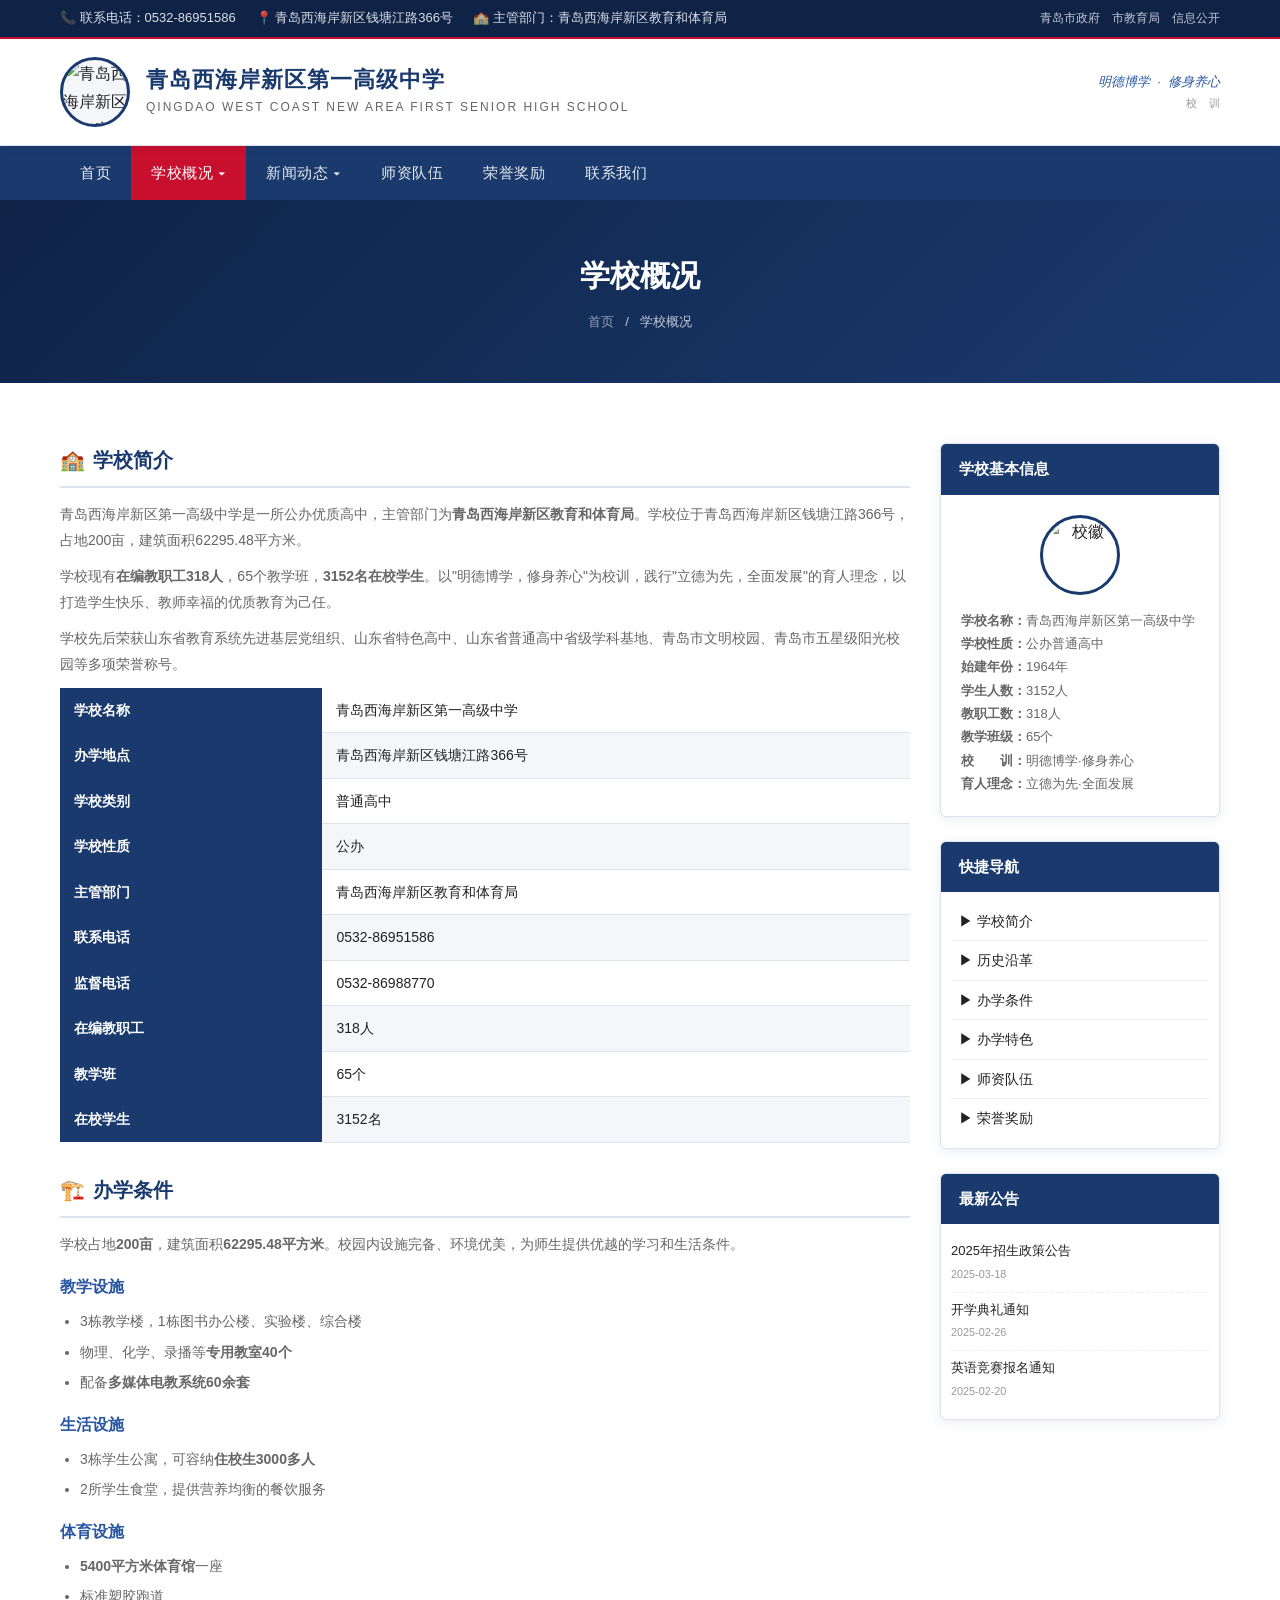
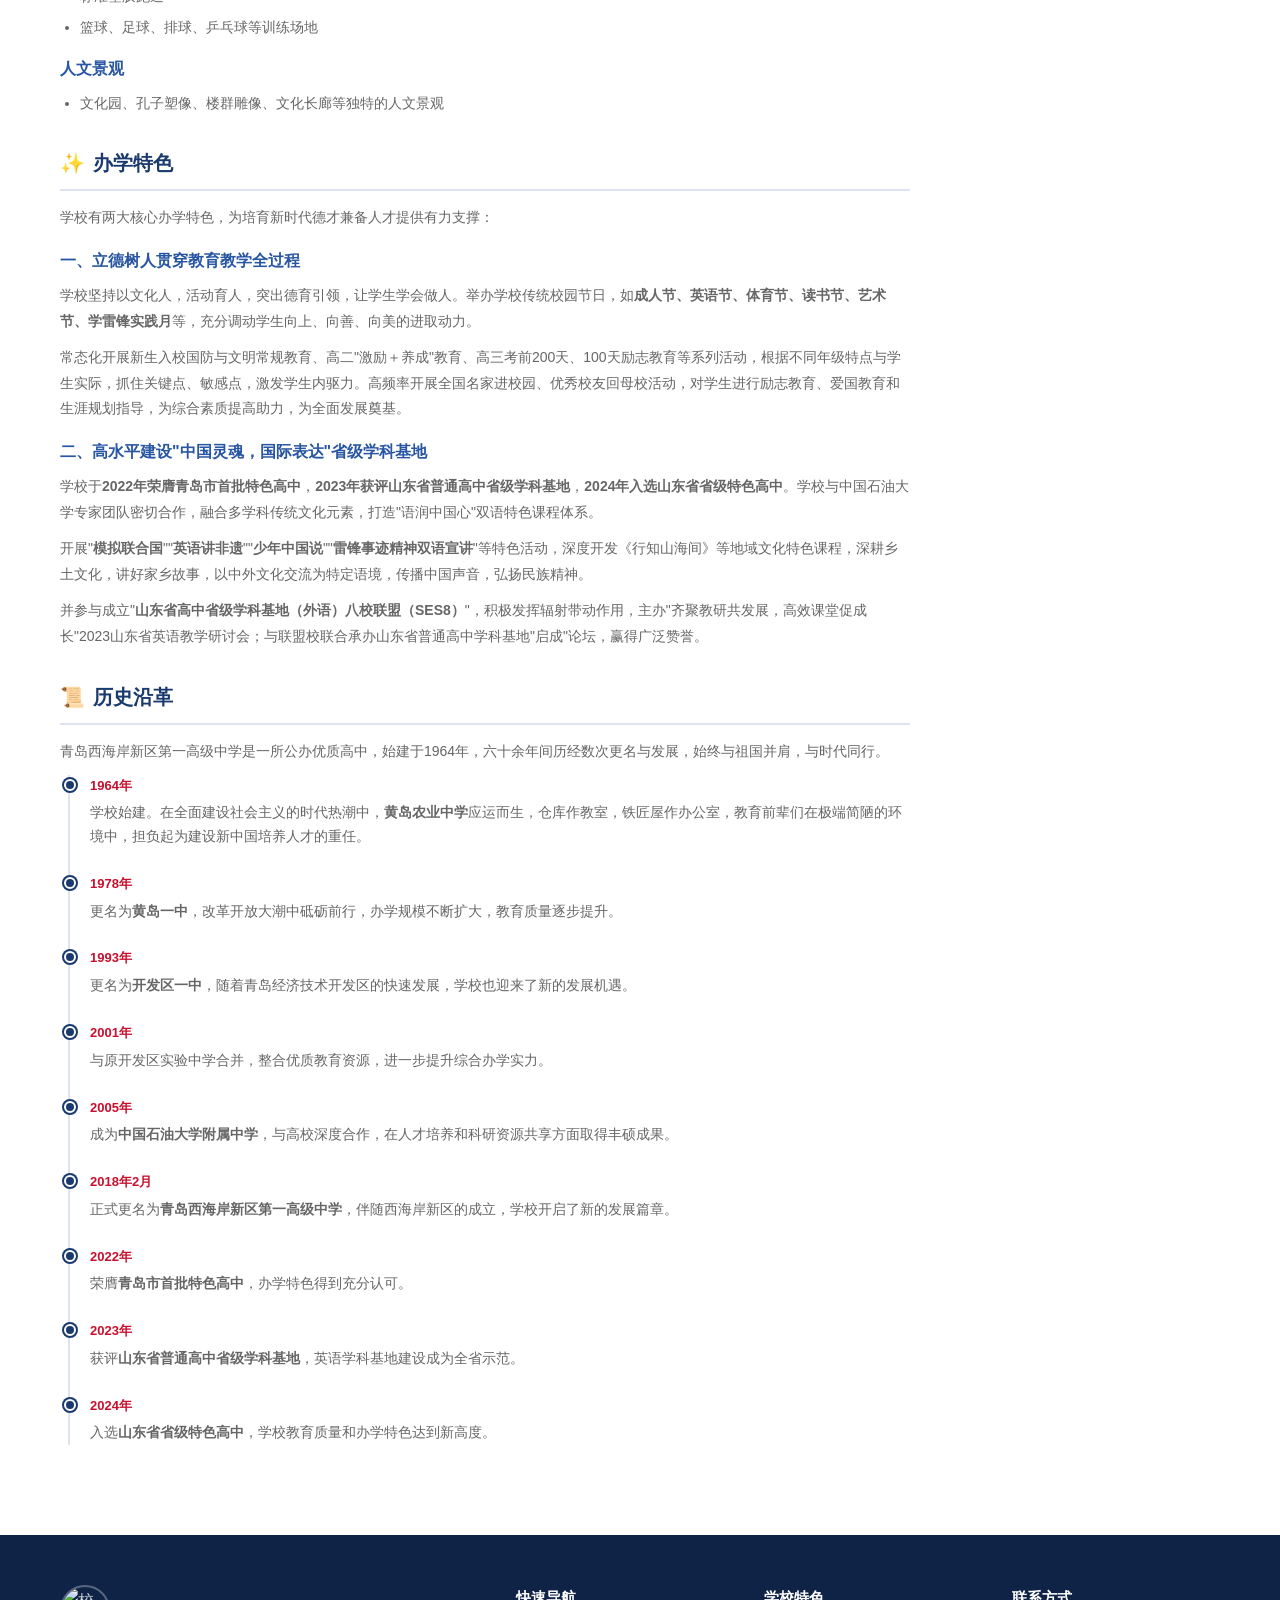
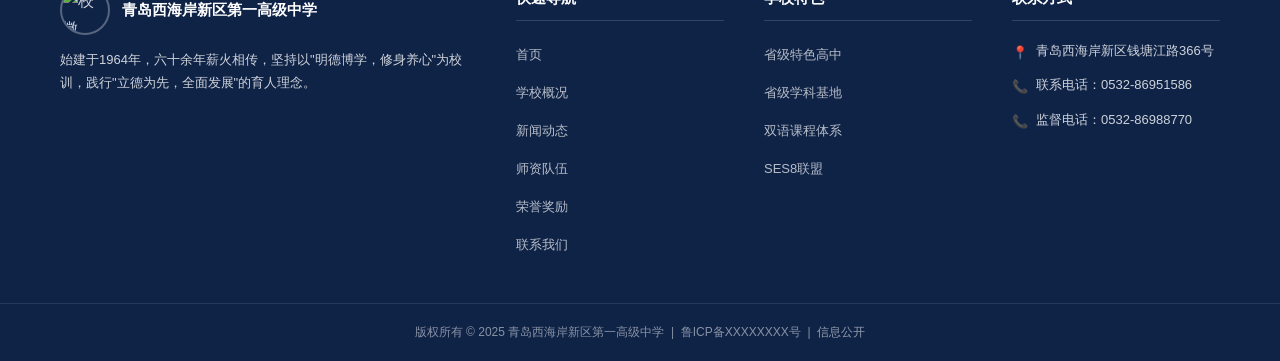
==== about.html @ d362b709 "Add school website for 青岛西海岸新区第一高级中学 Co-authored-by: mzwrt <58111339+mzwrt@users.noreply.github.com>" ====
<!DOCTYPE html>
<html lang="zh-CN">
<head>
  <meta charset="UTF-8" />
  <meta name="viewport" content="width=device-width, initial-scale=1.0" />
  <meta name="description" content="学校概况 - 青岛西海岸新区第一高级中学" />
  <title>学校概况 - 青岛西海岸新区第一高级中学</title>
  <link rel="icon" href="https://avatars.githubusercontent.com/qdmzal" type="image/jpeg" />
  <link rel="stylesheet" href="css/style.css" />
</head>
<body>

  <!-- ===== TOP BAR ===== -->
  <div id="top-bar">
    <div class="container">
      <div class="top-info">
        <span>📞 联系电话：0532-86951586</span>
        <span>📍 青岛西海岸新区钱塘江路366号</span>
        <span>🏫 主管部门：青岛西海岸新区教育和体育局</span>
      </div>
      <div class="top-links">
        <a href="https://www.qingdao.gov.cn/" target="_blank" rel="noopener">青岛市政府</a>
        <a href="https://jyj.qingdao.gov.cn/" target="_blank" rel="noopener">市教育局</a>
        <a href="contact.html">信息公开</a>
      </div>
    </div>
  </div>

  <!-- ===== HEADER ===== -->
  <header id="main-header">
    <div class="container">
      <a class="header-brand" href="index.html">
        <img class="header-logo"
             src="https://avatars.githubusercontent.com/qdmzal"
             alt="青岛西海岸新区第一高级中学校徽" />
        <div class="header-title">
          <h1>青岛西海岸新区第一高级中学</h1>
          <div class="subtitle">QINGDAO WEST COAST NEW AREA FIRST SENIOR HIGH SCHOOL</div>
        </div>
      </a>
      <div class="header-motto">
        <div class="motto-text">明德博学 &nbsp;·&nbsp; 修身养心</div>
        <div class="motto-label">校&nbsp;&nbsp;&nbsp;&nbsp;训</div>
      </div>
    </div>
  </header>

  <!-- ===== NAVIGATION ===== -->
  <nav id="main-nav">
    <div class="container">
      <ul class="nav-list" id="nav-list">
        <li><a href="index.html">首页</a></li>
        <li class="active">
          <a href="about.html">学校概况 ▾</a>
          <ul class="dropdown">
            <li><a href="about.html#intro">学校简介</a></li>
            <li><a href="about.html#history">历史沿革</a></li>
            <li><a href="about.html#conditions">办学条件</a></li>
            <li><a href="about.html#features">办学特色</a></li>
          </ul>
        </li>
        <li>
          <a href="news.html">新闻动态 ▾</a>
          <ul class="dropdown">
            <li><a href="news.html#school-news">学校新闻</a></li>
            <li><a href="news.html#announcements">通知公告</a></li>
            <li><a href="news.html#media">媒体报道</a></li>
          </ul>
        </li>
        <li><a href="faculty.html">师资队伍</a></li>
        <li><a href="honor.html">荣誉奖励</a></li>
        <li><a href="contact.html">联系我们</a></li>
      </ul>
      <button class="nav-toggle" id="nav-toggle" aria-label="展开导航">☰</button>
    </div>
  </nav>

  <!-- ===== PAGE HERO ===== -->
  <div class="page-hero">
    <div class="container">
      <h1>学校概况</h1>
      <div class="breadcrumb">
        <a href="index.html">首页</a>
        <span class="sep">/</span>
        学校概况
      </div>
    </div>
  </div>

  <!-- ===== CONTENT ===== -->
  <section class="section">
    <div class="container">
      <div class="content-layout">

        <!-- MAIN CONTENT -->
        <main class="content-main">

          <!-- 学校简介 -->
          <div class="content-block" id="intro">
            <h2><span class="icon">🏫</span> 学校简介</h2>
            <p>青岛西海岸新区第一高级中学是一所公办优质高中，主管部门为<strong>青岛西海岸新区教育和体育局</strong>。学校位于青岛西海岸新区钱塘江路366号，占地200亩，建筑面积62295.48平方米。</p>
            <p>学校现有<strong>在编教职工318人</strong>，65个教学班，<strong>3152名在校学生</strong>。以"明德博学，修身养心"为校训，践行"立德为先，全面发展"的育人理念，以打造学生快乐、教师幸福的优质教育为己任。</p>
            <p>学校先后荣获山东省教育系统先进基层党组织、山东省特色高中、山东省普通高中省级学科基地、青岛市文明校园、青岛市五星级阳光校园等多项荣誉称号。</p>
            <table>
              <tr><th>学校名称</th><td>青岛西海岸新区第一高级中学</td></tr>
              <tr><th>办学地点</th><td>青岛西海岸新区钱塘江路366号</td></tr>
              <tr><th>学校类别</th><td>普通高中</td></tr>
              <tr><th>学校性质</th><td>公办</td></tr>
              <tr><th>主管部门</th><td>青岛西海岸新区教育和体育局</td></tr>
              <tr><th>联系电话</th><td>0532-86951586</td></tr>
              <tr><th>监督电话</th><td>0532-86988770</td></tr>
              <tr><th>在编教职工</th><td>318人</td></tr>
              <tr><th>教学班</th><td>65个</td></tr>
              <tr><th>在校学生</th><td>3152名</td></tr>
            </table>
          </div>

          <!-- 办学条件 -->
          <div class="content-block" id="conditions">
            <h2><span class="icon">🏗️</span> 办学条件</h2>
            <p>学校占地<strong>200亩</strong>，建筑面积<strong>62295.48平方米</strong>。校园内设施完备、环境优美，为师生提供优越的学习和生活条件。</p>
            <h3>教学设施</h3>
            <ul>
              <li>3栋教学楼，1栋图书办公楼、实验楼、综合楼</li>
              <li>物理、化学、录播等<strong>专用教室40个</strong></li>
              <li>配备<strong>多媒体电教系统60余套</strong></li>
            </ul>
            <h3>生活设施</h3>
            <ul>
              <li>3栋学生公寓，可容纳<strong>住校生3000多人</strong></li>
              <li>2所学生食堂，提供营养均衡的餐饮服务</li>
            </ul>
            <h3>体育设施</h3>
            <ul>
              <li><strong>5400平方米体育馆</strong>一座</li>
              <li>标准塑胶跑道</li>
              <li>篮球、足球、排球、乒乓球等训练场地</li>
            </ul>
            <h3>人文景观</h3>
            <ul>
              <li>文化园、孔子塑像、楼群雕像、文化长廊等独特的人文景观</li>
            </ul>
          </div>

          <!-- 办学特色 -->
          <div class="content-block" id="features">
            <h2><span class="icon">✨</span> 办学特色</h2>
            <p>学校有两大核心办学特色，为培育新时代德才兼备人才提供有力支撑：</p>

            <h3>一、立德树人贯穿教育教学全过程</h3>
            <p>学校坚持以文化人，活动育人，突出德育引领，让学生学会做人。举办学校传统校园节日，如<strong>成人节、英语节、体育节、读书节、艺术节、学雷锋实践月</strong>等，充分调动学生向上、向善、向美的进取动力。</p>
            <p>常态化开展新生入校国防与文明常规教育、高二"激励＋养成"教育、高三考前200天、100天励志教育等系列活动，根据不同年级特点与学生实际，抓住关键点、敏感点，激发学生内驱力。高频率开展全国名家进校园、优秀校友回母校活动，对学生进行励志教育、爱国教育和生涯规划指导，为综合素质提高助力，为全面发展奠基。</p>

            <h3>二、高水平建设"中国灵魂，国际表达"省级学科基地</h3>
            <p>学校于<strong>2022年荣膺青岛市首批特色高中</strong>，<strong>2023年获评山东省普通高中省级学科基地</strong>，<strong>2024年入选山东省省级特色高中</strong>。学校与中国石油大学专家团队密切合作，融合多学科传统文化元素，打造"语润中国心"双语特色课程体系。</p>
            <p>开展"<strong>模拟联合国</strong>""<strong>英语讲非遗</strong>""<strong>少年中国说</strong>""<strong>雷锋事迹精神双语宣讲</strong>"等特色活动，深度开发《行知山海间》等地域文化特色课程，深耕乡土文化，讲好家乡故事，以中外文化交流为特定语境，传播中国声音，弘扬民族精神。</p>
            <p>并参与成立"<strong>山东省高中省级学科基地（外语）八校联盟（SES8）</strong>"，积极发挥辐射带动作用，主办"齐聚教研共发展，高效课堂促成长"2023山东省英语教学研讨会；与联盟校联合承办山东省普通高中学科基地"启成"论坛，赢得广泛赞誉。</p>
          </div>

          <!-- 历史沿革 -->
          <div class="content-block" id="history">
            <h2><span class="icon">📜</span> 历史沿革</h2>
            <p>青岛西海岸新区第一高级中学是一所公办优质高中，始建于1964年，六十余年间历经数次更名与发展，始终与祖国并肩，与时代同行。</p>
            <div class="timeline">
              <div class="timeline-item">
                <div class="year">1964年</div>
                <div class="desc">学校始建。在全面建设社会主义的时代热潮中，<strong>黄岛农业中学</strong>应运而生，仓库作教室，铁匠屋作办公室，教育前辈们在极端简陋的环境中，担负起为建设新中国培养人才的重任。</div>
              </div>
              <div class="timeline-item">
                <div class="year">1978年</div>
                <div class="desc">更名为<strong>黄岛一中</strong>，改革开放大潮中砥砺前行，办学规模不断扩大，教育质量逐步提升。</div>
              </div>
              <div class="timeline-item">
                <div class="year">1993年</div>
                <div class="desc">更名为<strong>开发区一中</strong>，随着青岛经济技术开发区的快速发展，学校也迎来了新的发展机遇。</div>
              </div>
              <div class="timeline-item">
                <div class="year">2001年</div>
                <div class="desc">与原开发区实验中学合并，整合优质教育资源，进一步提升综合办学实力。</div>
              </div>
              <div class="timeline-item">
                <div class="year">2005年</div>
                <div class="desc">成为<strong>中国石油大学附属中学</strong>，与高校深度合作，在人才培养和科研资源共享方面取得丰硕成果。</div>
              </div>
              <div class="timeline-item">
                <div class="year">2018年2月</div>
                <div class="desc">正式更名为<strong>青岛西海岸新区第一高级中学</strong>，伴随西海岸新区的成立，学校开启了新的发展篇章。</div>
              </div>
              <div class="timeline-item">
                <div class="year">2022年</div>
                <div class="desc">荣膺<strong>青岛市首批特色高中</strong>，办学特色得到充分认可。</div>
              </div>
              <div class="timeline-item">
                <div class="year">2023年</div>
                <div class="desc">获评<strong>山东省普通高中省级学科基地</strong>，英语学科基地建设成为全省示范。</div>
              </div>
              <div class="timeline-item">
                <div class="year">2024年</div>
                <div class="desc">入选<strong>山东省省级特色高中</strong>，学校教育质量和办学特色达到新高度。</div>
              </div>
            </div>
          </div>

        </main>

        <!-- ASIDE -->
        <aside class="content-aside">
          <div class="card">
            <div class="card-header">学校基本信息</div>
            <div class="card-body">
              <div style="text-align:center;margin-bottom:14px;">
                <img src="https://avatars.githubusercontent.com/qdmzal"
                     alt="校徽"
                     style="width:80px;height:80px;border-radius:50%;border:3px solid #1a3a6e;margin:0 auto;" />
              </div>
              <p style="font-size:13px;color:#666;line-height:1.8;">
                <strong>学校名称：</strong>青岛西海岸新区第一高级中学<br>
                <strong>学校性质：</strong>公办普通高中<br>
                <strong>始建年份：</strong>1964年<br>
                <strong>学生人数：</strong>3152人<br>
                <strong>教职工数：</strong>318人<br>
                <strong>教学班级：</strong>65个<br>
                <strong>校&emsp;&emsp;训：</strong>明德博学·修身养心<br>
                <strong>育人理念：</strong>立德为先·全面发展
              </p>
            </div>
          </div>

          <div class="card">
            <div class="card-header">快捷导航</div>
            <div class="card-body" style="padding:10px;">
              <ul style="font-size:14px;">
                <li style="padding:7px 8px;border-bottom:1px solid #eee;"><a href="about.html#intro">▶ 学校简介</a></li>
                <li style="padding:7px 8px;border-bottom:1px solid #eee;"><a href="about.html#history">▶ 历史沿革</a></li>
                <li style="padding:7px 8px;border-bottom:1px solid #eee;"><a href="about.html#conditions">▶ 办学条件</a></li>
                <li style="padding:7px 8px;border-bottom:1px solid #eee;"><a href="about.html#features">▶ 办学特色</a></li>
                <li style="padding:7px 8px;border-bottom:1px solid #eee;"><a href="faculty.html">▶ 师资队伍</a></li>
                <li style="padding:7px 8px;"><a href="honor.html">▶ 荣誉奖励</a></li>
              </ul>
            </div>
          </div>

          <div class="card">
            <div class="card-header">最新公告</div>
            <div class="card-body" style="padding:10px;">
              <ul style="font-size:13px;">
                <li style="padding:6px 0;border-bottom:1px dashed #eee;"><a href="news.html">2025年招生政策公告</a><br><small style="color:#999">2025-03-18</small></li>
                <li style="padding:6px 0;border-bottom:1px dashed #eee;"><a href="news.html">开学典礼通知</a><br><small style="color:#999">2025-02-26</small></li>
                <li style="padding:6px 0;"><a href="news.html">英语竞赛报名通知</a><br><small style="color:#999">2025-02-20</small></li>
              </ul>
            </div>
          </div>
        </aside>

      </div>
    </div>
  </section>

  <!-- ===== FOOTER ===== -->
  <footer id="main-footer">
    <div class="container">
      <div class="footer-grid">
        <div class="footer-brand">
          <div class="brand">
            <img src="https://avatars.githubusercontent.com/qdmzal" alt="校徽" />
            <span class="brand-name">青岛西海岸新区第一高级中学</span>
          </div>
          <p>始建于1964年，六十余年薪火相传，坚持以"明德博学，修身养心"为校训，践行"立德为先，全面发展"的育人理念。</p>
        </div>
        <div class="footer-col">
          <h4>快速导航</h4>
          <ul>
            <li><a href="index.html">首页</a></li>
            <li><a href="about.html">学校概况</a></li>
            <li><a href="news.html">新闻动态</a></li>
            <li><a href="faculty.html">师资队伍</a></li>
            <li><a href="honor.html">荣誉奖励</a></li>
            <li><a href="contact.html">联系我们</a></li>
          </ul>
        </div>
        <div class="footer-col">
          <h4>学校特色</h4>
          <ul>
            <li><a href="about.html#features">省级特色高中</a></li>
            <li><a href="about.html#features">省级学科基地</a></li>
            <li><a href="about.html#features">双语课程体系</a></li>
            <li><a href="about.html#features">SES8联盟</a></li>
          </ul>
        </div>
        <div class="footer-col">
          <h4>联系方式</h4>
          <ul class="footer-contact">
            <li><span class="ico">📍</span>青岛西海岸新区钱塘江路366号</li>
            <li><span class="ico">📞</span>联系电话：0532-86951586</li>
            <li><span class="ico">📞</span>监督电话：0532-86988770</li>
          </ul>
        </div>
      </div>
    </div>
    <div class="footer-bottom">
      <div class="container">
        版权所有 &copy; 2025 青岛西海岸新区第一高级中学 &nbsp;|&nbsp;
        鲁ICP备XXXXXXXX号 &nbsp;|&nbsp;
        <a href="contact.html">信息公开</a>
      </div>
    </div>
  </footer>

  <button id="back-to-top" aria-label="返回顶部">↑</button>
  <script src="js/main.js"></script>
</body>
</html>
---- css/style.css ----
/* =========================================
   青岛西海岸新区第一高级中学 官方网站
   样式表 - css/style.css
   ========================================= */

/* --- CSS Variables --- */
:root {
  --primary: #1a3a6e;
  --primary-dark: #0f2347;
  --primary-light: #2856a3;
  --secondary: #c8102e;
  --accent: #d4a017;
  --text-main: #222222;
  --text-muted: #666666;
  --text-light: #999999;
  --bg-light: #f4f6fa;
  --bg-white: #ffffff;
  --border: #dde3ef;
  --shadow: 0 2px 12px rgba(26, 58, 110, 0.10);
  --shadow-hover: 0 6px 24px rgba(26, 58, 110, 0.18);
  --radius: 6px;
  --transition: 0.25s ease;
}

/* --- Reset & Base --- */
*, *::before, *::after { box-sizing: border-box; margin: 0; padding: 0; }
html { scroll-behavior: smooth; font-size: 16px; }
body {
  font-family: "Microsoft YaHei", "微软雅黑", "PingFang SC", "Helvetica Neue", Arial, sans-serif;
  color: var(--text-main);
  background: var(--bg-white);
  line-height: 1.75;
}
a { color: inherit; text-decoration: none; transition: color var(--transition); }
a:hover { color: var(--secondary); }
img { max-width: 100%; display: block; }
ul, ol { list-style: none; }
button { cursor: pointer; border: none; background: none; font-family: inherit; }

/* --- Container --- */
.container { max-width: 1200px; margin: 0 auto; padding: 0 20px; }
.section { padding: 60px 0; }
.section-sm { padding: 40px 0; }

/* =========================================
   TOP BAR
   ========================================= */
#top-bar {
  background: var(--primary-dark);
  color: rgba(255,255,255,0.85);
  font-size: 13px;
  padding: 7px 0;
  border-bottom: 2px solid var(--secondary);
}
#top-bar .container {
  display: flex;
  align-items: center;
  justify-content: space-between;
  flex-wrap: wrap;
  gap: 6px;
}
#top-bar .top-info { display: flex; align-items: center; gap: 20px; flex-wrap: wrap; }
#top-bar .top-info span { display: flex; align-items: center; gap: 5px; }
#top-bar .top-links { display: flex; align-items: center; gap: 12px; }
#top-bar .top-links a { color: rgba(255,255,255,0.75); font-size: 12px; }
#top-bar .top-links a:hover { color: var(--accent); }

/* =========================================
   HEADER
   ========================================= */
#main-header {
  background: var(--bg-white);
  padding: 18px 0;
  border-bottom: 1px solid var(--border);
  box-shadow: 0 2px 8px rgba(26,58,110,0.06);
  position: sticky;
  top: 0;
  z-index: 1000;
}
#main-header .container {
  display: flex;
  align-items: center;
  justify-content: space-between;
  gap: 16px;
}
.header-brand {
  display: flex;
  align-items: center;
  gap: 16px;
  text-decoration: none;
}
.header-logo {
  width: 70px;
  height: 70px;
  border-radius: 50%;
  object-fit: cover;
  border: 3px solid var(--primary);
  flex-shrink: 0;
  background: var(--bg-light);
}
.header-title h1 {
  font-size: 22px;
  font-weight: 700;
  color: var(--primary);
  letter-spacing: 1px;
  line-height: 1.3;
}
.header-title .subtitle {
  font-size: 12px;
  color: var(--text-muted);
  letter-spacing: 2px;
  margin-top: 2px;
}
.header-motto {
  text-align: right;
  display: none;
}
.header-motto .motto-text {
  font-size: 13px;
  color: var(--primary-light);
  font-style: italic;
}
.header-motto .motto-label {
  font-size: 11px;
  color: var(--text-light);
}
@media (min-width: 900px) {
  .header-motto { display: block; }
}

/* =========================================
   NAVIGATION
   ========================================= */
#main-nav {
  background: var(--primary);
  position: relative;
  z-index: 999;
}
#main-nav .container {
  display: flex;
  align-items: center;
  justify-content: space-between;
}
.nav-list {
  display: flex;
  align-items: center;
}
.nav-list > li {
  position: relative;
}
.nav-list > li > a {
  display: block;
  padding: 14px 20px;
  color: rgba(255,255,255,0.90);
  font-size: 15px;
  font-weight: 500;
  letter-spacing: 0.5px;
  transition: background var(--transition), color var(--transition);
  white-space: nowrap;
}
.nav-list > li > a:hover,
.nav-list > li.active > a {
  background: var(--secondary);
  color: #fff;
}
/* Dropdown */
.nav-list .dropdown {
  position: absolute;
  top: 100%;
  left: 0;
  min-width: 160px;
  background: var(--bg-white);
  border-top: 3px solid var(--secondary);
  box-shadow: var(--shadow);
  opacity: 0;
  visibility: hidden;
  transform: translateY(8px);
  transition: all var(--transition);
  z-index: 1001;
}
.nav-list > li:hover .dropdown {
  opacity: 1;
  visibility: visible;
  transform: translateY(0);
}
.nav-list .dropdown a {
  display: block;
  padding: 10px 18px;
  font-size: 14px;
  color: var(--text-main);
  border-bottom: 1px solid var(--border);
  transition: background var(--transition), color var(--transition);
}
.nav-list .dropdown a:last-child { border-bottom: none; }
.nav-list .dropdown a:hover { background: var(--bg-light); color: var(--primary); }

/* Hamburger */
.nav-toggle {
  display: none;
  padding: 12px;
  color: #fff;
  font-size: 22px;
}
.nav-toggle:hover { color: var(--accent); }

/* Mobile nav */
@media (max-width: 900px) {
  .nav-toggle { display: block; }
  .nav-list {
    display: none;
    flex-direction: column;
    width: 100%;
    background: var(--primary-dark);
    position: absolute;
    top: 100%;
    left: 0;
    z-index: 1000;
  }
  .nav-list.open { display: flex; }
  .nav-list > li { width: 100%; }
  .nav-list > li > a { padding: 12px 20px; border-bottom: 1px solid rgba(255,255,255,0.1); }
  .nav-list .dropdown {
    position: static;
    opacity: 1;
    visibility: visible;
    transform: none;
    box-shadow: none;
    border-top: none;
    background: rgba(255,255,255,0.05);
  }
  .nav-list .dropdown a { color: rgba(255,255,255,0.8); border-color: rgba(255,255,255,0.08); }
  .nav-list .dropdown a:hover { background: rgba(255,255,255,0.1); color: #fff; }
}

/* =========================================
   HERO / BANNER
   ========================================= */
#hero {
  position: relative;
  background: linear-gradient(135deg, var(--primary-dark) 0%, var(--primary) 50%, var(--primary-light) 100%);
  color: #fff;
  overflow: hidden;
  padding: 0;
}
.hero-slider {
  position: relative;
  height: 480px;
  display: flex;
  align-items: center;
  justify-content: center;
}
.hero-slide {
  position: absolute;
  inset: 0;
  display: flex;
  align-items: center;
  justify-content: center;
  opacity: 0;
  transition: opacity 1s ease;
  background-size: cover;
  background-position: center;
}
.hero-slide.active { opacity: 1; }
.hero-overlay {
  position: absolute;
  inset: 0;
  background: linear-gradient(to right, rgba(10,25,50,0.75) 0%, rgba(10,25,50,0.40) 100%);
}
.hero-content {
  position: relative;
  z-index: 2;
  max-width: 700px;
  padding: 0 40px;
}
.hero-content .tag {
  display: inline-block;
  background: var(--secondary);
  color: #fff;
  font-size: 12px;
  padding: 3px 12px;
  border-radius: 2px;
  letter-spacing: 2px;
  margin-bottom: 14px;
  font-weight: 600;
}
.hero-content h2 {
  font-size: 38px;
  font-weight: 700;
  line-height: 1.25;
  margin-bottom: 14px;
  text-shadow: 0 2px 8px rgba(0,0,0,0.3);
  letter-spacing: 2px;
}
.hero-content p {
  font-size: 16px;
  opacity: 0.90;
  margin-bottom: 26px;
  text-shadow: 0 1px 4px rgba(0,0,0,0.3);
}
.hero-content .btn { display: inline-flex; align-items: center; gap: 6px; }
/* Slider dots */
.hero-dots {
  position: absolute;
  bottom: 20px;
  left: 50%;
  transform: translateX(-50%);
  display: flex;
  gap: 8px;
  z-index: 10;
}
.hero-dot {
  width: 10px; height: 10px;
  border-radius: 50%;
  background: rgba(255,255,255,0.4);
  cursor: pointer;
  transition: background var(--transition), transform var(--transition);
}
.hero-dot.active { background: #fff; transform: scale(1.2); }
/* Slider arrows */
.hero-arrow {
  position: absolute;
  top: 50%; transform: translateY(-50%);
  background: rgba(255,255,255,0.15);
  border: 1px solid rgba(255,255,255,0.3);
  color: #fff;
  width: 42px; height: 42px;
  border-radius: 50%;
  font-size: 18px;
  display: flex; align-items: center; justify-content: center;
  cursor: pointer;
  z-index: 10;
  transition: background var(--transition);
}
.hero-arrow:hover { background: rgba(255,255,255,0.30); }
.hero-arrow.prev { left: 20px; }
.hero-arrow.next { right: 20px; }

/* =========================================
   QUICK STATS / INFO BAND
   ========================================= */
#info-band {
  background: var(--secondary);
  color: #fff;
  padding: 16px 0;
}
#info-band .container {
  display: flex;
  align-items: center;
  justify-content: space-around;
  flex-wrap: wrap;
  gap: 16px;
}
.info-stat {
  text-align: center;
  min-width: 120px;
}
.info-stat .number {
  font-size: 28px;
  font-weight: 700;
  line-height: 1;
}
.info-stat .label {
  font-size: 13px;
  opacity: 0.9;
  margin-top: 4px;
}

/* =========================================
   SECTION HEADINGS
   ========================================= */
.section-header {
  text-align: center;
  margin-bottom: 40px;
}
.section-header .section-en {
  font-size: 12px;
  color: var(--text-light);
  letter-spacing: 4px;
  text-transform: uppercase;
  margin-bottom: 6px;
}
.section-header h2 {
  font-size: 26px;
  font-weight: 700;
  color: var(--primary);
  margin-bottom: 10px;
  position: relative;
  display: inline-block;
}
.section-header h2::after {
  content: "";
  display: block;
  width: 60px;
  height: 3px;
  background: var(--secondary);
  margin: 10px auto 0;
  border-radius: 2px;
}
.section-header .section-desc {
  font-size: 14px;
  color: var(--text-muted);
  max-width: 600px;
  margin: 10px auto 0;
}
.section-header-left {
  text-align: left;
  margin-bottom: 30px;
}
.section-header-left h2 {
  font-size: 22px;
  font-weight: 700;
  color: var(--primary);
  display: inline-block;
  padding-bottom: 8px;
  border-bottom: 3px solid var(--secondary);
}
.section-header-left .more-link {
  float: right;
  font-size: 13px;
  color: var(--text-muted);
  margin-top: 8px;
}
.section-header-left .more-link:hover { color: var(--secondary); }

/* =========================================
   BUTTONS
   ========================================= */
.btn {
  display: inline-block;
  padding: 10px 26px;
  border-radius: var(--radius);
  font-size: 14px;
  font-weight: 600;
  letter-spacing: 0.5px;
  transition: all var(--transition);
  cursor: pointer;
}
.btn-primary {
  background: var(--secondary);
  color: #fff;
  border: 2px solid var(--secondary);
}
.btn-primary:hover {
  background: transparent;
  color: var(--secondary);
}
.btn-outline {
  background: transparent;
  color: #fff;
  border: 2px solid rgba(255,255,255,0.6);
}
.btn-outline:hover {
  background: #fff;
  color: var(--primary);
  border-color: #fff;
}
.btn-light {
  background: #fff;
  color: var(--primary);
  border: 2px solid #fff;
}
.btn-light:hover {
  background: transparent;
  color: #fff;
}

/* =========================================
   NEWS & ANNOUNCEMENTS
   ========================================= */
#news-section { background: var(--bg-white); }
.news-grid {
  display: grid;
  grid-template-columns: 2fr 1fr;
  gap: 30px;
}
@media (max-width: 900px) {
  .news-grid { grid-template-columns: 1fr; }
}
.news-main-list {}
.news-item {
  display: flex;
  gap: 16px;
  padding: 16px 0;
  border-bottom: 1px dashed var(--border);
}
.news-item:last-child { border-bottom: none; }
.news-date {
  flex-shrink: 0;
  width: 52px;
  text-align: center;
  background: var(--bg-light);
  border-radius: var(--radius);
  padding: 6px 4px;
  border-top: 3px solid var(--primary);
}
.news-date .day { font-size: 20px; font-weight: 700; color: var(--primary); line-height: 1; }
.news-date .month { font-size: 11px; color: var(--text-muted); margin-top: 2px; }
.news-info {}
.news-info .tag {
  display: inline-block;
  background: var(--primary);
  color: #fff;
  font-size: 11px;
  padding: 1px 8px;
  border-radius: 2px;
  margin-bottom: 4px;
}
.news-info h4 { font-size: 14px; font-weight: 600; color: var(--text-main); line-height: 1.5; }
.news-info h4 a:hover { color: var(--secondary); }
.news-info .excerpt { font-size: 13px; color: var(--text-muted); margin-top: 4px; }
/* Notice list */
.notice-panel {
  background: var(--bg-light);
  border-radius: var(--radius);
  padding: 20px;
  border: 1px solid var(--border);
}
.notice-panel h3 {
  font-size: 16px;
  font-weight: 700;
  color: var(--primary);
  margin-bottom: 14px;
  padding-bottom: 8px;
  border-bottom: 2px solid var(--secondary);
}
.notice-list li {
  padding: 8px 0;
  border-bottom: 1px dashed var(--border);
  display: flex;
  gap: 8px;
  align-items: flex-start;
}
.notice-list li:last-child { border-bottom: none; }
.notice-list .notice-icon {
  color: var(--secondary);
  font-size: 12px;
  flex-shrink: 0;
  margin-top: 3px;
}
.notice-list .notice-text {
  font-size: 13px;
  color: var(--text-main);
  line-height: 1.5;
}
.notice-list .notice-date {
  font-size: 11px;
  color: var(--text-light);
  white-space: nowrap;
  flex-shrink: 0;
}

/* =========================================
   FEATURE CARDS
   ========================================= */
#features-section { background: var(--bg-light); }
.features-grid {
  display: grid;
  grid-template-columns: repeat(3, 1fr);
  gap: 24px;
}
@media (max-width: 900px) {
  .features-grid { grid-template-columns: 1fr; }
}
@media (min-width: 600px) and (max-width: 900px) {
  .features-grid { grid-template-columns: repeat(2, 1fr); }
}
.feature-card {
  background: var(--bg-white);
  border-radius: var(--radius);
  overflow: hidden;
  box-shadow: var(--shadow);
  transition: box-shadow var(--transition), transform var(--transition);
  border: 1px solid var(--border);
}
.feature-card:hover {
  box-shadow: var(--shadow-hover);
  transform: translateY(-4px);
}
.feature-card-icon {
  background: linear-gradient(135deg, var(--primary), var(--primary-light));
  padding: 28px;
  text-align: center;
  color: #fff;
  font-size: 40px;
}
.feature-card-body { padding: 20px; }
.feature-card-body h3 {
  font-size: 17px;
  font-weight: 700;
  color: var(--primary);
  margin-bottom: 8px;
}
.feature-card-body p { font-size: 13px; color: var(--text-muted); line-height: 1.7; }

/* =========================================
   ABOUT SUMMARY
   ========================================= */
#about-summary { background: var(--bg-white); }
.about-summary-grid {
  display: grid;
  grid-template-columns: 1fr 1fr;
  gap: 50px;
  align-items: center;
}
@media (max-width: 768px) {
  .about-summary-grid { grid-template-columns: 1fr; gap: 30px; }
}
.about-text h2 { font-size: 24px; font-weight: 700; color: var(--primary); margin-bottom: 14px; }
.about-text h2 .highlight { color: var(--secondary); }
.about-text p { font-size: 14px; color: var(--text-muted); margin-bottom: 12px; line-height: 1.8; }
.about-text .motto-box {
  background: linear-gradient(135deg, var(--primary-dark), var(--primary));
  color: #fff;
  padding: 18px 22px;
  border-radius: var(--radius);
  margin: 20px 0;
  position: relative;
  overflow: hidden;
}
.about-text .motto-box::before {
  content: '"';
  position: absolute;
  top: -10px; left: 10px;
  font-size: 80px;
  opacity: 0.15;
  font-family: serif;
}
.about-text .motto-box .motto-cn {
  font-size: 20px;
  font-weight: 700;
  letter-spacing: 3px;
  margin-bottom: 4px;
}
.about-text .motto-box .motto-label {
  font-size: 12px;
  opacity: 0.75;
  letter-spacing: 2px;
}
.about-image-block { position: relative; }
.about-image-block .img-main {
  width: 100%;
  height: 320px;
  background: linear-gradient(135deg, var(--primary-dark) 0%, var(--primary-light) 100%);
  border-radius: var(--radius);
  display: flex; align-items: center; justify-content: center;
  color: #fff; font-size: 80px;
  box-shadow: var(--shadow-hover);
}
.stats-overlay {
  position: absolute;
  bottom: -20px;
  right: -10px;
  background: var(--secondary);
  color: #fff;
  padding: 14px 18px;
  border-radius: var(--radius);
  text-align: center;
  box-shadow: var(--shadow-hover);
}
.stats-overlay .num { font-size: 24px; font-weight: 700; }
.stats-overlay .lbl { font-size: 11px; opacity: 0.9; }

/* =========================================
   HONOR / AWARDS
   ========================================= */
#honor-section { background: var(--bg-light); }
.honor-list {
  display: grid;
  grid-template-columns: repeat(3, 1fr);
  gap: 20px;
}
@media (max-width: 900px) { .honor-list { grid-template-columns: repeat(2, 1fr); } }
@media (max-width: 600px) { .honor-list { grid-template-columns: 1fr; } }
.honor-item {
  background: var(--bg-white);
  border-radius: var(--radius);
  padding: 20px;
  text-align: center;
  box-shadow: var(--shadow);
  border: 1px solid var(--border);
  transition: box-shadow var(--transition), transform var(--transition);
}
.honor-item:hover { box-shadow: var(--shadow-hover); transform: translateY(-3px); }
.honor-item .icon { font-size: 36px; margin-bottom: 10px; }
.honor-item h4 { font-size: 14px; font-weight: 600; color: var(--primary); line-height: 1.5; }
.honor-item .year { font-size: 12px; color: var(--text-light); margin-top: 6px; }

/* =========================================
   FACULTY HIGHLIGHT
   ========================================= */
#faculty-section { background: var(--bg-white); }
.faculty-stats {
  display: grid;
  grid-template-columns: repeat(4, 1fr);
  gap: 20px;
  margin-bottom: 40px;
}
@media (max-width: 900px) { .faculty-stats { grid-template-columns: repeat(2, 1fr); } }
.faculty-stat-card {
  text-align: center;
  padding: 28px 16px;
  background: linear-gradient(135deg, var(--primary-dark), var(--primary));
  color: #fff;
  border-radius: var(--radius);
  box-shadow: var(--shadow);
}
.faculty-stat-card .num { font-size: 36px; font-weight: 700; line-height: 1; }
.faculty-stat-card .unit { font-size: 14px; opacity: 0.85; margin-left: 2px; }
.faculty-stat-card .label { font-size: 13px; opacity: 0.85; margin-top: 8px; }
.faculty-highlight-text {
  background: var(--bg-light);
  border-left: 4px solid var(--primary);
  padding: 20px 24px;
  border-radius: 0 var(--radius) var(--radius) 0;
  font-size: 14px;
  color: var(--text-muted);
  line-height: 1.85;
}

/* =========================================
   CAMPUS LIFE (image grid)
   ========================================= */
#campus-section { background: var(--bg-light); }
.campus-grid {
  display: grid;
  grid-template-columns: repeat(3, 1fr);
  grid-template-rows: 200px 200px;
  gap: 12px;
}
@media (max-width: 768px) {
  .campus-grid { grid-template-columns: 1fr 1fr; grid-template-rows: auto; }
}
.campus-item {
  border-radius: var(--radius);
  overflow: hidden;
  position: relative;
  background: var(--primary);
  cursor: pointer;
}
.campus-item.large { grid-row: span 2; }
.campus-item-inner {
  width: 100%; height: 100%;
  min-height: 200px;
  display: flex; align-items: center; justify-content: center;
  font-size: 48px;
  transition: transform var(--transition);
  background: linear-gradient(135deg, var(--primary-dark) 0%, var(--primary-light) 100%);
}
.campus-item:hover .campus-item-inner { transform: scale(1.05); }
.campus-item-label {
  position: absolute;
  bottom: 0; left: 0; right: 0;
  background: linear-gradient(to top, rgba(0,0,0,0.65), transparent);
  color: #fff;
  padding: 20px 14px 12px;
  font-size: 13px;
  font-weight: 600;
}

/* =========================================
   LINKS / PARTNER SECTION
   ========================================= */
#links-section { background: var(--bg-white); border-top: 1px solid var(--border); }
.links-grid {
  display: flex;
  flex-wrap: wrap;
  gap: 12px;
  justify-content: flex-start;
}
.link-chip {
  display: inline-block;
  padding: 7px 16px;
  background: var(--bg-light);
  border: 1px solid var(--border);
  border-radius: 20px;
  font-size: 13px;
  color: var(--text-muted);
  transition: all var(--transition);
}
.link-chip:hover {
  background: var(--primary);
  color: #fff;
  border-color: var(--primary);
}

/* =========================================
   FOOTER
   ========================================= */
#main-footer {
  background: var(--primary-dark);
  color: rgba(255,255,255,0.80);
  padding: 50px 0 0;
}
.footer-grid {
  display: grid;
  grid-template-columns: 2fr 1fr 1fr 1fr;
  gap: 40px;
  margin-bottom: 40px;
}
@media (max-width: 900px) { .footer-grid { grid-template-columns: 1fr 1fr; } }
@media (max-width: 600px) { .footer-grid { grid-template-columns: 1fr; } }
.footer-brand { }
.footer-brand .brand { display: flex; align-items: center; gap: 12px; margin-bottom: 14px; }
.footer-brand .brand img {
  width: 50px; height: 50px; border-radius: 50%; border: 2px solid rgba(255,255,255,0.3);
}
.footer-brand .brand-name { font-size: 15px; font-weight: 700; color: #fff; }
.footer-brand p { font-size: 13px; line-height: 1.75; }
.footer-col h4 {
  font-size: 15px;
  font-weight: 700;
  color: #fff;
  margin-bottom: 14px;
  padding-bottom: 8px;
  border-bottom: 1px solid rgba(255,255,255,0.15);
}
.footer-col ul li { padding: 5px 0; }
.footer-col ul li a { font-size: 13px; color: rgba(255,255,255,0.70); }
.footer-col ul li a:hover { color: var(--accent); }
.footer-contact li {
  display: flex; align-items: flex-start; gap: 8px;
  font-size: 13px; padding: 5px 0;
}
.footer-contact li .ico { color: var(--accent); flex-shrink: 0; margin-top: 2px; }
.footer-bottom {
  border-top: 1px solid rgba(255,255,255,0.10);
  padding: 18px 0;
  text-align: center;
  font-size: 12px;
  color: rgba(255,255,255,0.5);
}
.footer-bottom a { color: rgba(255,255,255,0.55); }
.footer-bottom a:hover { color: var(--accent); }

/* =========================================
   PAGE INNER LAYOUT
   ========================================= */
/* Page hero (sub-pages) */
.page-hero {
  background: linear-gradient(135deg, var(--primary-dark), var(--primary));
  color: #fff;
  padding: 50px 0;
  text-align: center;
}
.page-hero h1 { font-size: 30px; font-weight: 700; margin-bottom: 8px; }
.page-hero .breadcrumb { font-size: 13px; opacity: 0.75; }
.page-hero .breadcrumb a { color: rgba(255,255,255,0.75); }
.page-hero .breadcrumb a:hover { color: #fff; }
.page-hero .breadcrumb .sep { margin: 0 8px; }

/* Content layout */
.content-layout {
  display: grid;
  grid-template-columns: 1fr 280px;
  gap: 30px;
}
@media (max-width: 900px) { .content-layout { grid-template-columns: 1fr; } }
.content-main {}
.content-aside {}

/* Cards */
.card {
  background: var(--bg-white);
  border-radius: var(--radius);
  box-shadow: var(--shadow);
  border: 1px solid var(--border);
  overflow: hidden;
  margin-bottom: 24px;
}
.card-header {
  background: var(--primary);
  color: #fff;
  padding: 12px 18px;
  font-weight: 700;
  font-size: 15px;
}
.card-body { padding: 20px; }

/* Content blocks */
.content-block { margin-bottom: 30px; }
.content-block h2 {
  font-size: 20px; font-weight: 700; color: var(--primary);
  margin-bottom: 14px; padding-bottom: 8px;
  border-bottom: 2px solid var(--border);
  display: flex; align-items: center; gap: 8px;
}
.content-block h2 .icon { color: var(--secondary); }
.content-block h3 {
  font-size: 16px; font-weight: 700; color: var(--primary-light);
  margin: 16px 0 8px;
}
.content-block p { font-size: 14px; color: var(--text-muted); line-height: 1.85; margin-bottom: 10px; }
.content-block ul { padding-left: 20px; }
.content-block ul li {
  font-size: 14px; color: var(--text-muted); margin-bottom: 6px;
  list-style: disc;
}
.content-block table { width: 100%; border-collapse: collapse; font-size: 14px; }
.content-block table th {
  background: var(--primary); color: #fff;
  padding: 10px 14px; text-align: left;
}
.content-block table td {
  padding: 10px 14px; border-bottom: 1px solid var(--border);
}
.content-block table tr:nth-child(even) td { background: var(--bg-light); }

/* Info grid (contact page) */
.info-grid {
  display: grid; grid-template-columns: repeat(2, 1fr); gap: 20px;
}
@media (max-width: 600px) { .info-grid { grid-template-columns: 1fr; } }
.info-item {
  background: var(--bg-light);
  padding: 20px; border-radius: var(--radius);
  border-left: 4px solid var(--primary);
}
.info-item .info-label { font-size: 12px; color: var(--text-light); margin-bottom: 4px; letter-spacing: 1px; }
.info-item .info-value { font-size: 16px; font-weight: 700; color: var(--primary); }

/* Timeline */
.timeline { position: relative; padding-left: 30px; }
.timeline::before {
  content: ''; position: absolute; left: 8px; top: 0; bottom: 0;
  width: 2px; background: var(--border);
}
.timeline-item { position: relative; margin-bottom: 24px; }
.timeline-item::before {
  content: ''; position: absolute; left: -26px; top: 4px;
  width: 12px; height: 12px; border-radius: 50%;
  background: var(--primary); border: 2px solid #fff;
  box-shadow: 0 0 0 2px var(--primary);
}
.timeline-item .year {
  font-size: 13px; font-weight: 700; color: var(--secondary);
  margin-bottom: 4px;
}
.timeline-item .desc { font-size: 14px; color: var(--text-muted); line-height: 1.7; }

/* News list page */
.news-list-item {
  display: flex; gap: 20px; padding: 20px 0;
  border-bottom: 1px solid var(--border);
  align-items: flex-start;
}
.news-list-item:last-child { border-bottom: none; }
.news-list-date {
  flex-shrink: 0; width: 64px; text-align: center;
  background: var(--primary); color: #fff;
  border-radius: var(--radius); padding: 8px 6px;
}
.news-list-date .day { font-size: 22px; font-weight: 700; line-height: 1; }
.news-list-date .month { font-size: 11px; opacity: 0.85; margin-top: 3px; }
.news-list-info h4 { font-size: 15px; font-weight: 700; color: var(--text-main); margin-bottom: 6px; }
.news-list-info h4 a:hover { color: var(--secondary); }
.news-list-info p { font-size: 13px; color: var(--text-muted); line-height: 1.7; }
.news-list-info .meta { font-size: 12px; color: var(--text-light); margin-top: 8px; display: flex; gap: 14px; }
.news-list-info .meta span { display: flex; align-items: center; gap: 4px; }

/* Faculty grid */
.faculty-grid {
  display: grid; grid-template-columns: repeat(4, 1fr); gap: 20px;
}
@media (max-width: 900px) { .faculty-grid { grid-template-columns: repeat(2, 1fr); } }
@media (max-width: 500px) { .faculty-grid { grid-template-columns: 1fr; } }
.faculty-card {
  background: var(--bg-white); border-radius: var(--radius);
  box-shadow: var(--shadow); border: 1px solid var(--border);
  overflow: hidden; text-align: center;
  transition: box-shadow var(--transition), transform var(--transition);
}
.faculty-card:hover { box-shadow: var(--shadow-hover); transform: translateY(-4px); }
.faculty-card .avatar {
  width: 100%; padding-top: 100%;
  position: relative; background: linear-gradient(135deg, var(--primary-dark), var(--primary-light));
  display: flex; align-items: center; justify-content: center;
}
.faculty-card .avatar-icon {
  position: absolute; top: 50%; left: 50%; transform: translate(-50%, -50%);
  font-size: 52px; color: rgba(255,255,255,0.7);
}
.faculty-card .card-info { padding: 14px; }
.faculty-card .card-info .name { font-size: 15px; font-weight: 700; color: var(--primary); }
.faculty-card .card-info .title { font-size: 12px; color: var(--text-muted); margin-top: 4px; }
.faculty-card .card-info .subject {
  display: inline-block; margin-top: 8px;
  font-size: 11px; padding: 2px 10px;
  background: var(--bg-light); border-radius: 20px; color: var(--text-muted);
}

/* Pagination */
.pagination { display: flex; gap: 6px; justify-content: center; margin-top: 30px; }
.page-btn {
  display: inline-block; padding: 7px 13px;
  border-radius: var(--radius); font-size: 14px;
  border: 1px solid var(--border); color: var(--text-main);
  background: var(--bg-white);
  transition: all var(--transition); cursor: pointer;
}
.page-btn:hover, .page-btn.active {
  background: var(--primary); color: #fff; border-color: var(--primary);
}

/* =========================================
   BACK TO TOP
   ========================================= */
#back-to-top {
  position: fixed; bottom: 30px; right: 30px;
  width: 44px; height: 44px;
  background: var(--primary); color: #fff;
  border-radius: 50%; font-size: 18px;
  display: flex; align-items: center; justify-content: center;
  box-shadow: var(--shadow-hover);
  cursor: pointer;
  opacity: 0; visibility: hidden;
  transition: all var(--transition);
  z-index: 500;
}
#back-to-top.visible { opacity: 1; visibility: visible; }
#back-to-top:hover { background: var(--secondary); }

/* =========================================
   UTILITIES
   ========================================= */
.text-center { text-align: center; }
.text-right { text-align: right; }
.mt-4 { margin-top: 16px; }
.mt-6 { margin-top: 24px; }
.mb-4 { margin-bottom: 16px; }
.clearfix::after { content: ""; display: table; clear: both; }
.badge {
  display: inline-block; padding: 2px 10px;
  border-radius: 2px; font-size: 11px; font-weight: 600;
}
.badge-red { background: var(--secondary); color: #fff; }
.badge-blue { background: var(--primary); color: #fff; }
.badge-gold { background: var(--accent); color: #fff; }

/* Announcement ticker */
.ticker-wrap {
  background: #fff3cd; border-left: 4px solid var(--accent);
  padding: 10px 16px; margin-bottom: 20px; border-radius: 0 var(--radius) var(--radius) 0;
  display: flex; align-items: center; gap: 12px;
  font-size: 14px;
}
.ticker-label {
  background: var(--accent); color: #fff;
  padding: 2px 10px; border-radius: 2px; font-size: 12px; font-weight: 700;
  white-space: nowrap;
}
.ticker-text { color: var(--text-main); flex: 1; }

/* =========================================
   RESPONSIVE HELPERS
   ========================================= */
@media (max-width: 600px) {
  .section { padding: 40px 0; }
  #hero .hero-content h2 { font-size: 26px; }
  .hero-slider { height: 320px; }
  #top-bar .top-info { display: none; }
  .header-title h1 { font-size: 17px; }
  .header-logo { width: 52px; height: 52px; }
}
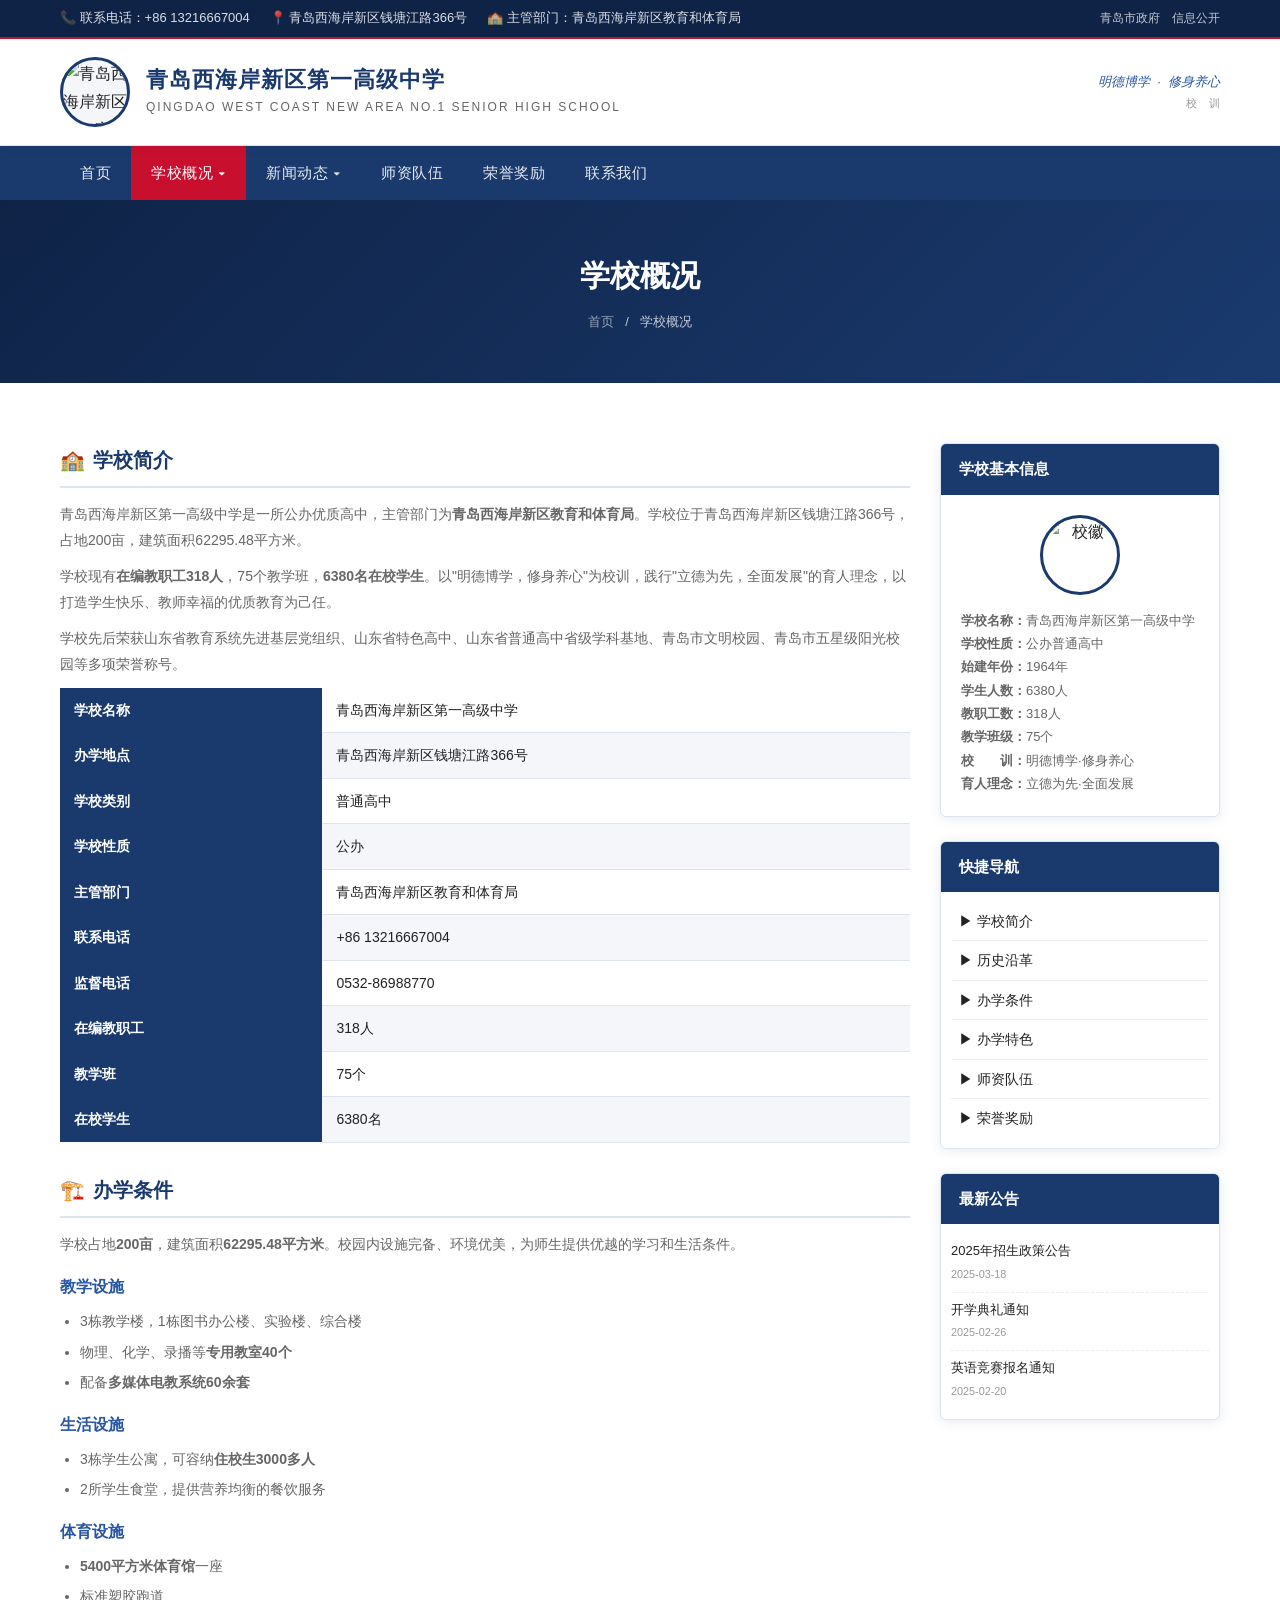
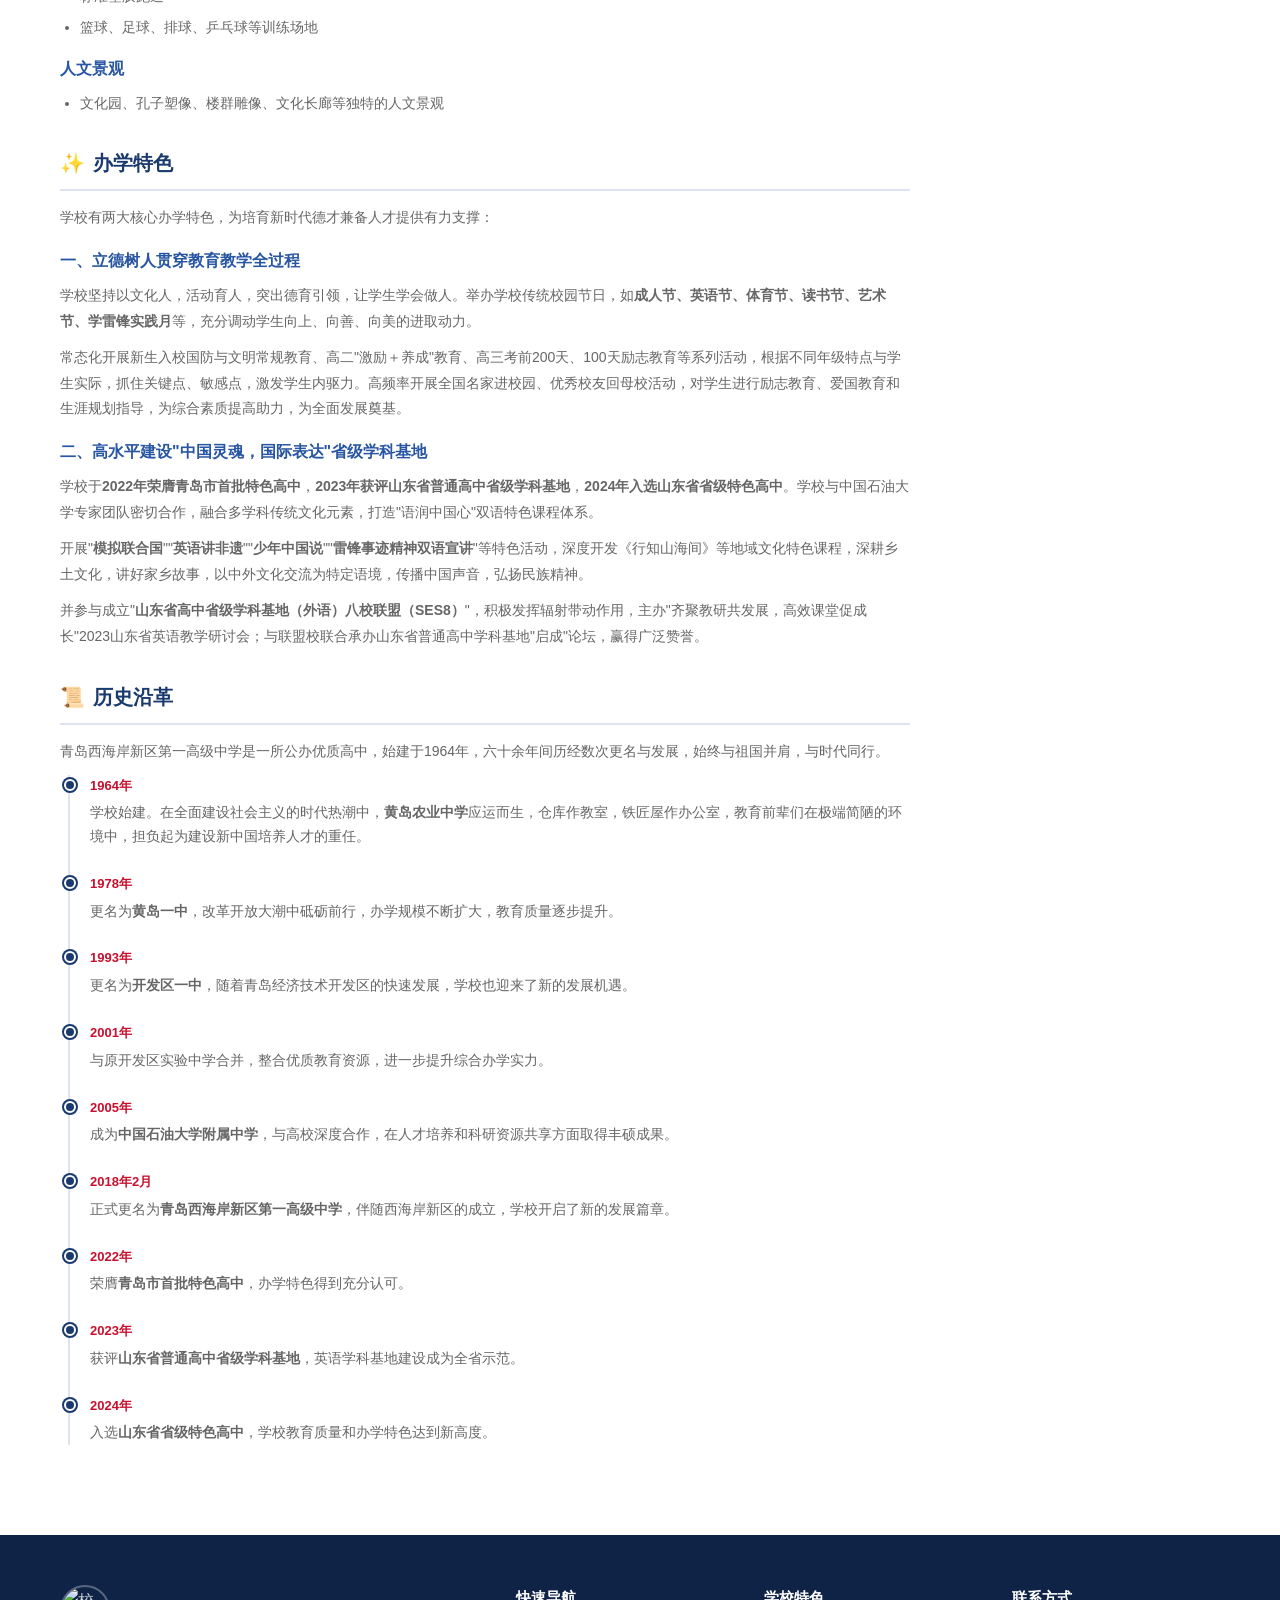
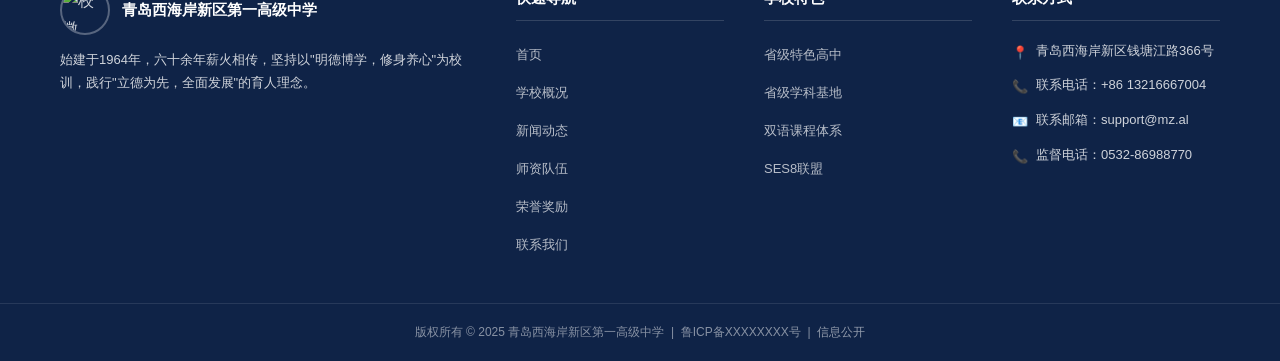
==== commit 992f5bf7: "Update school info: phone, email, stats, English name, map, faculty photos, and links Co-authored-by" ====
--- a/about.html
+++ b/about.html
@@ -14,13 +14,12 @@
   <div id="top-bar">
     <div class="container">
       <div class="top-info">
-        <span>📞 联系电话：0532-86951586</span>
+        <span>📞 联系电话：+86 13216667004</span>
         <span>📍 青岛西海岸新区钱塘江路366号</span>
         <span>🏫 主管部门：青岛西海岸新区教育和体育局</span>
       </div>
       <div class="top-links">
         <a href="https://www.qingdao.gov.cn/" target="_blank" rel="noopener">青岛市政府</a>
-        <a href="https://jyj.qingdao.gov.cn/" target="_blank" rel="noopener">市教育局</a>
         <a href="contact.html">信息公开</a>
       </div>
     </div>
@@ -35,7 +34,7 @@
              alt="青岛西海岸新区第一高级中学校徽" />
         <div class="header-title">
           <h1>青岛西海岸新区第一高级中学</h1>
-          <div class="subtitle">QINGDAO WEST COAST NEW AREA FIRST SENIOR HIGH SCHOOL</div>
+          <div class="subtitle">QINGDAO WEST COAST NEW AREA NO.1 SENIOR HIGH SCHOOL</div>
         </div>
       </a>
       <div class="header-motto">
@@ -99,7 +98,7 @@
           <div class="content-block" id="intro">
             <h2><span class="icon">🏫</span> 学校简介</h2>
             <p>青岛西海岸新区第一高级中学是一所公办优质高中，主管部门为<strong>青岛西海岸新区教育和体育局</strong>。学校位于青岛西海岸新区钱塘江路366号，占地200亩，建筑面积62295.48平方米。</p>
-            <p>学校现有<strong>在编教职工318人</strong>，65个教学班，<strong>3152名在校学生</strong>。以"明德博学，修身养心"为校训，践行"立德为先，全面发展"的育人理念，以打造学生快乐、教师幸福的优质教育为己任。</p>
+            <p>学校现有<strong>在编教职工318人</strong>，75个教学班，<strong>6380名在校学生</strong>。以"明德博学，修身养心"为校训，践行"立德为先，全面发展"的育人理念，以打造学生快乐、教师幸福的优质教育为己任。</p>
             <p>学校先后荣获山东省教育系统先进基层党组织、山东省特色高中、山东省普通高中省级学科基地、青岛市文明校园、青岛市五星级阳光校园等多项荣誉称号。</p>
             <table>
               <tr><th>学校名称</th><td>青岛西海岸新区第一高级中学</td></tr>
@@ -107,11 +106,11 @@
               <tr><th>学校类别</th><td>普通高中</td></tr>
               <tr><th>学校性质</th><td>公办</td></tr>
               <tr><th>主管部门</th><td>青岛西海岸新区教育和体育局</td></tr>
-              <tr><th>联系电话</th><td>0532-86951586</td></tr>
+              <tr><th>联系电话</th><td>+86 13216667004</td></tr>
               <tr><th>监督电话</th><td>0532-86988770</td></tr>
               <tr><th>在编教职工</th><td>318人</td></tr>
-              <tr><th>教学班</th><td>65个</td></tr>
-              <tr><th>在校学生</th><td>3152名</td></tr>
+              <tr><th>教学班</th><td>75个</td></tr>
+              <tr><th>在校学生</th><td>6380名</td></tr>
             </table>
           </div>
 
@@ -217,9 +216,9 @@
                 <strong>学校名称：</strong>青岛西海岸新区第一高级中学<br>
                 <strong>学校性质：</strong>公办普通高中<br>
                 <strong>始建年份：</strong>1964年<br>
-                <strong>学生人数：</strong>3152人<br>
+                <strong>学生人数：</strong>6380人<br>
                 <strong>教职工数：</strong>318人<br>
-                <strong>教学班级：</strong>65个<br>
+                <strong>教学班级：</strong>75个<br>
                 <strong>校&emsp;&emsp;训：</strong>明德博学·修身养心<br>
                 <strong>育人理念：</strong>立德为先·全面发展
               </p>
@@ -291,7 +290,8 @@
           <h4>联系方式</h4>
           <ul class="footer-contact">
             <li><span class="ico">📍</span>青岛西海岸新区钱塘江路366号</li>
-            <li><span class="ico">📞</span>联系电话：0532-86951586</li>
+            <li><span class="ico">📞</span>联系电话：+86 13216667004</li>
+            <li><span class="ico">📧</span>联系邮箱：support@mz.al</li>
             <li><span class="ico">📞</span>监督电话：0532-86988770</li>
           </ul>
         </div>
--- a/css/style.css
+++ b/css/style.css
@@ -979,6 +979,10 @@
   position: absolute; top: 50%; left: 50%; transform: translate(-50%, -50%);
   font-size: 52px; color: rgba(255,255,255,0.7);
 }
+.faculty-card .avatar-photo {
+  position: absolute; top: 0; left: 0; width: 100%; height: 100%;
+  object-fit: cover;
+}
 .faculty-card .card-info { padding: 14px; }
 .faculty-card .card-info .name { font-size: 15px; font-weight: 700; color: var(--primary); }
 .faculty-card .card-info .title { font-size: 12px; color: var(--text-muted); margin-top: 4px; }
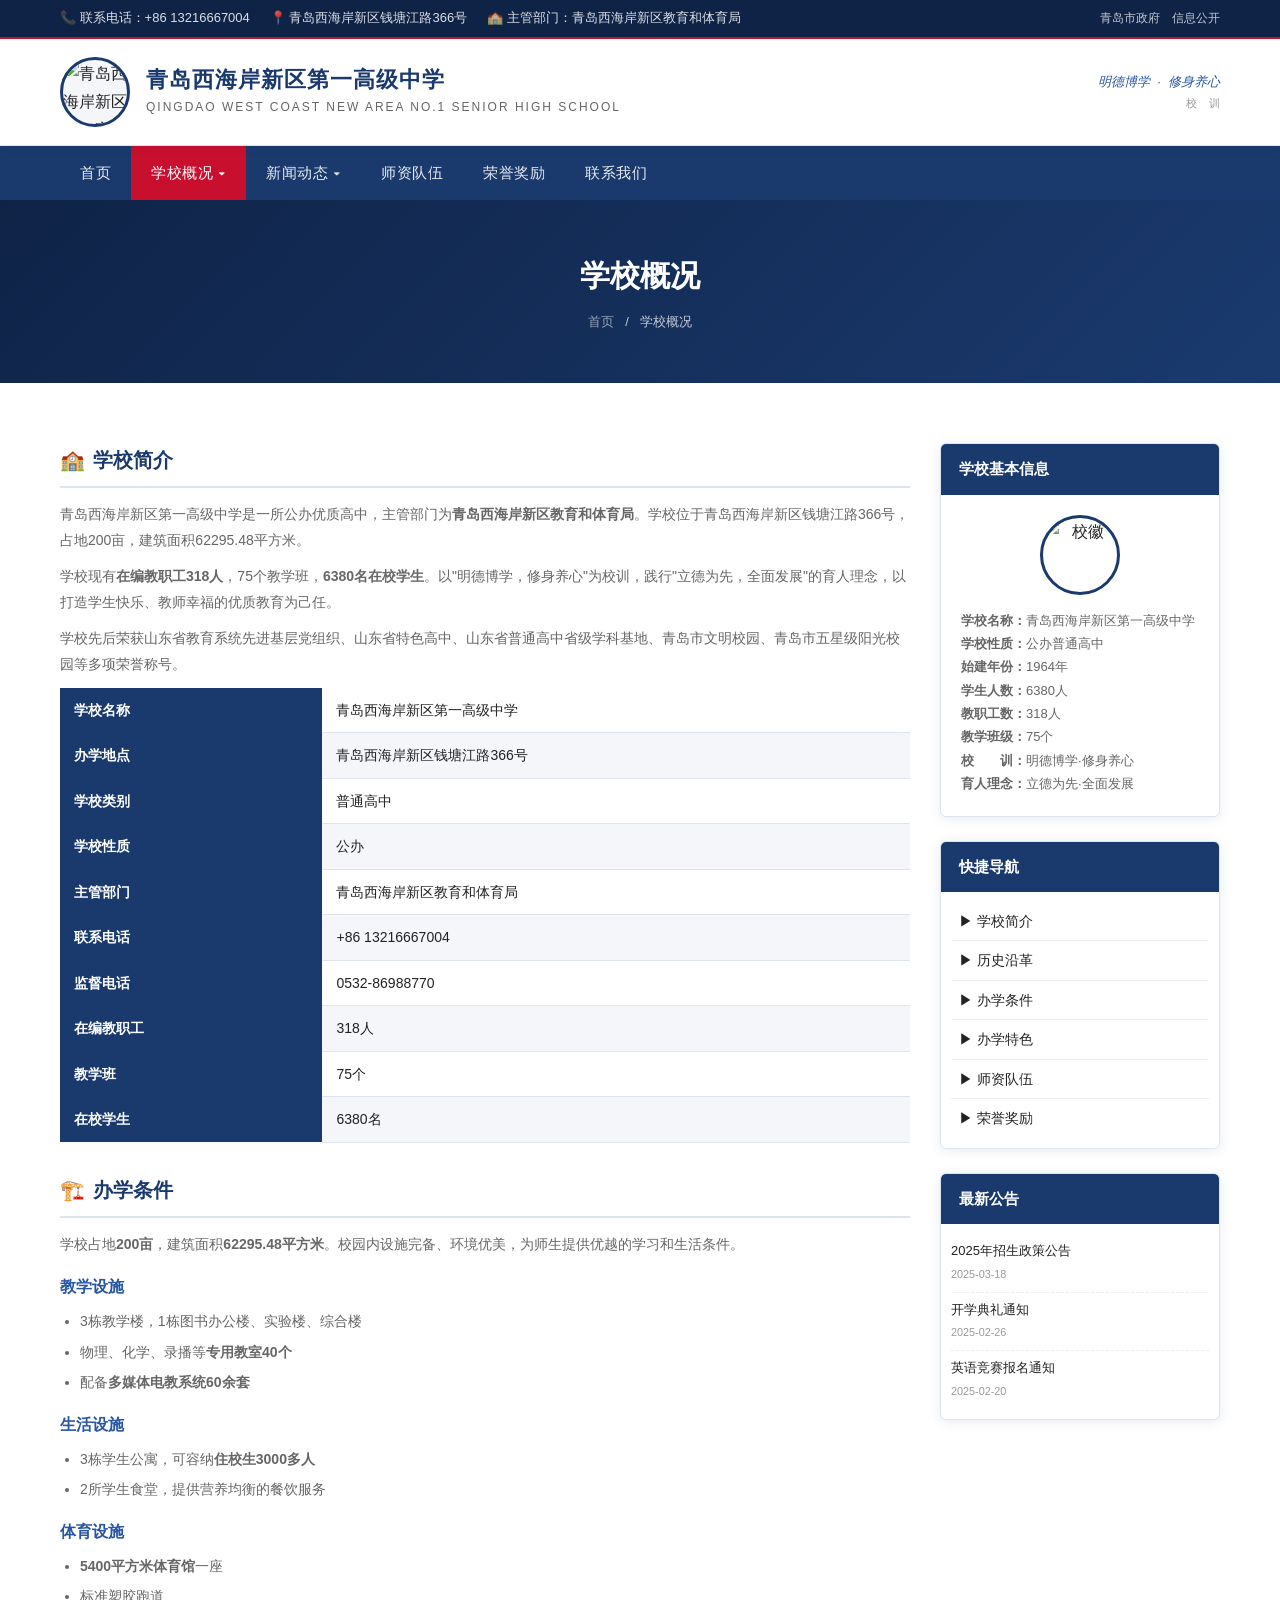
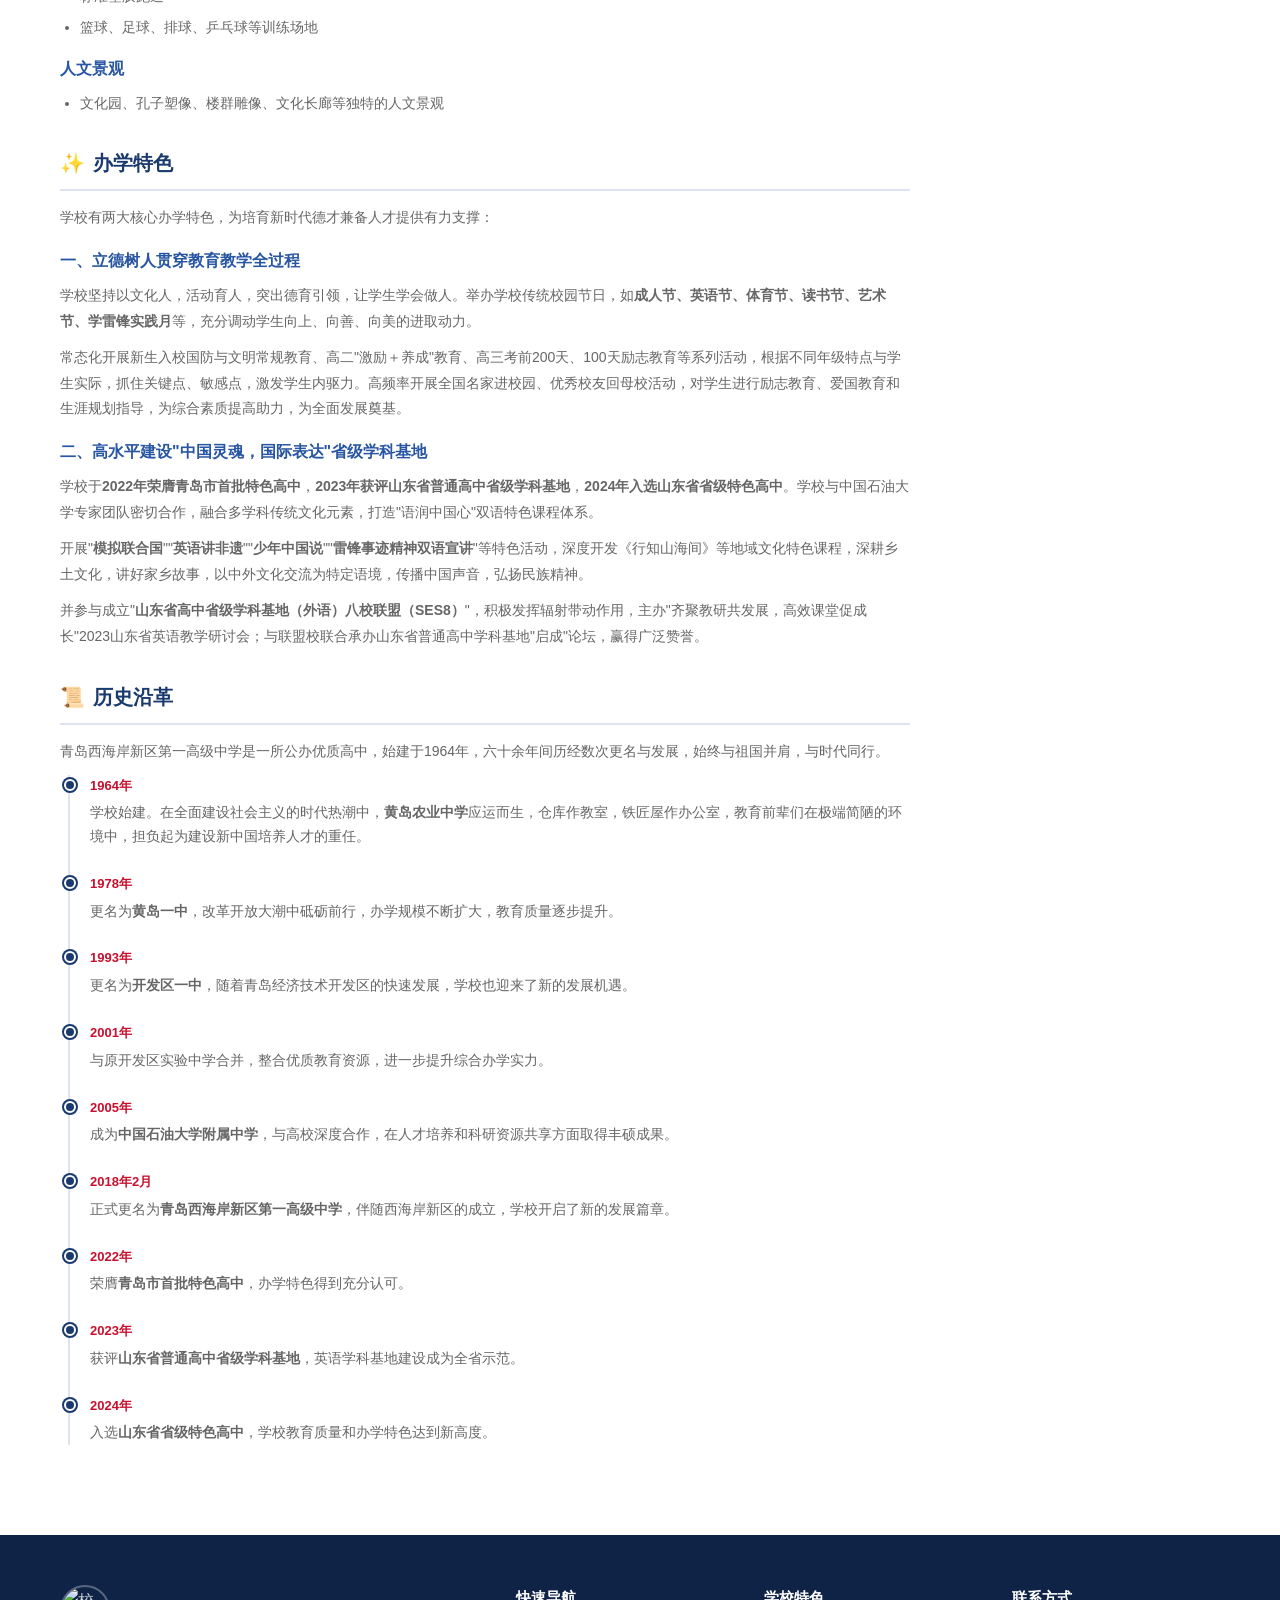
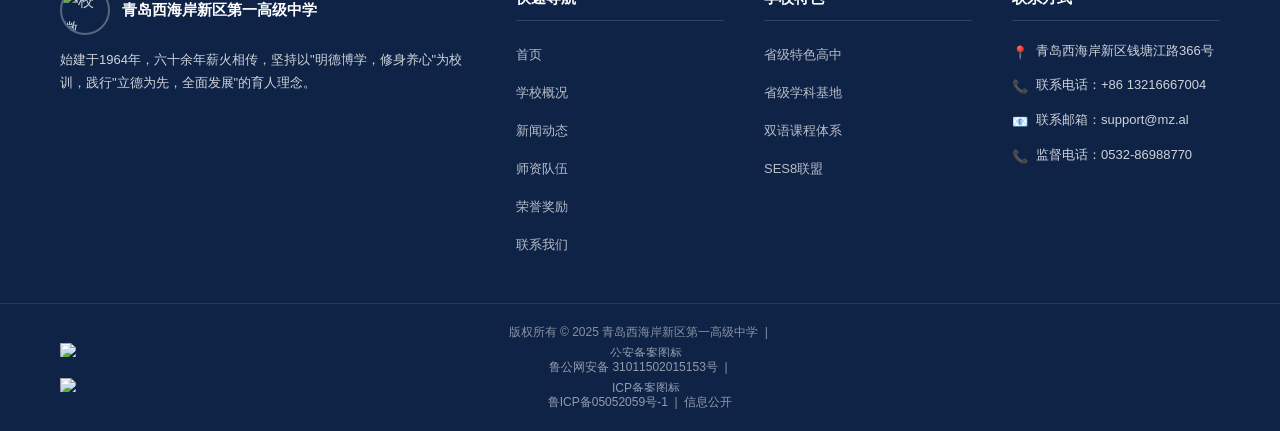
==== commit 42873422: "Update department contacts to emails and fix ICP filing info in footer Co-authored-by: mzwrt <581113" ====
--- a/about.html
+++ b/about.html
@@ -300,7 +300,8 @@
     <div class="footer-bottom">
       <div class="container">
         版权所有 &copy; 2025 青岛西海岸新区第一高级中学 &nbsp;|&nbsp;
-        鲁ICP备XXXXXXXX号 &nbsp;|&nbsp;
+        <a href="http://www.beian.gov.cn/portal/registerSystemInfo?recordcode=31011502015153" target="_blank" rel="noopener"><img src="https://www.shmtu.edu.cn/_upload/article/images/5d/91/35c46ee341d1832b32672d8053eb/43211c09-e20a-4bf6-9680-b012e1d07170.png" style="height:14px;vertical-align:middle;margin-right:4px;" alt="公安备案图标" />鲁公网安备 31011502015153号</a> &nbsp;|&nbsp;
+        <a href="https://beian.miit.gov.cn/" target="_blank" rel="noopener"><img src="https://dcs.conac.cn/image/nis/blue.png" style="height:14px;vertical-align:middle;margin-right:4px;" alt="ICP备案图标" />鲁ICP备05052059号-1</a> &nbsp;|&nbsp;
         <a href="contact.html">信息公开</a>
       </div>
     </div>
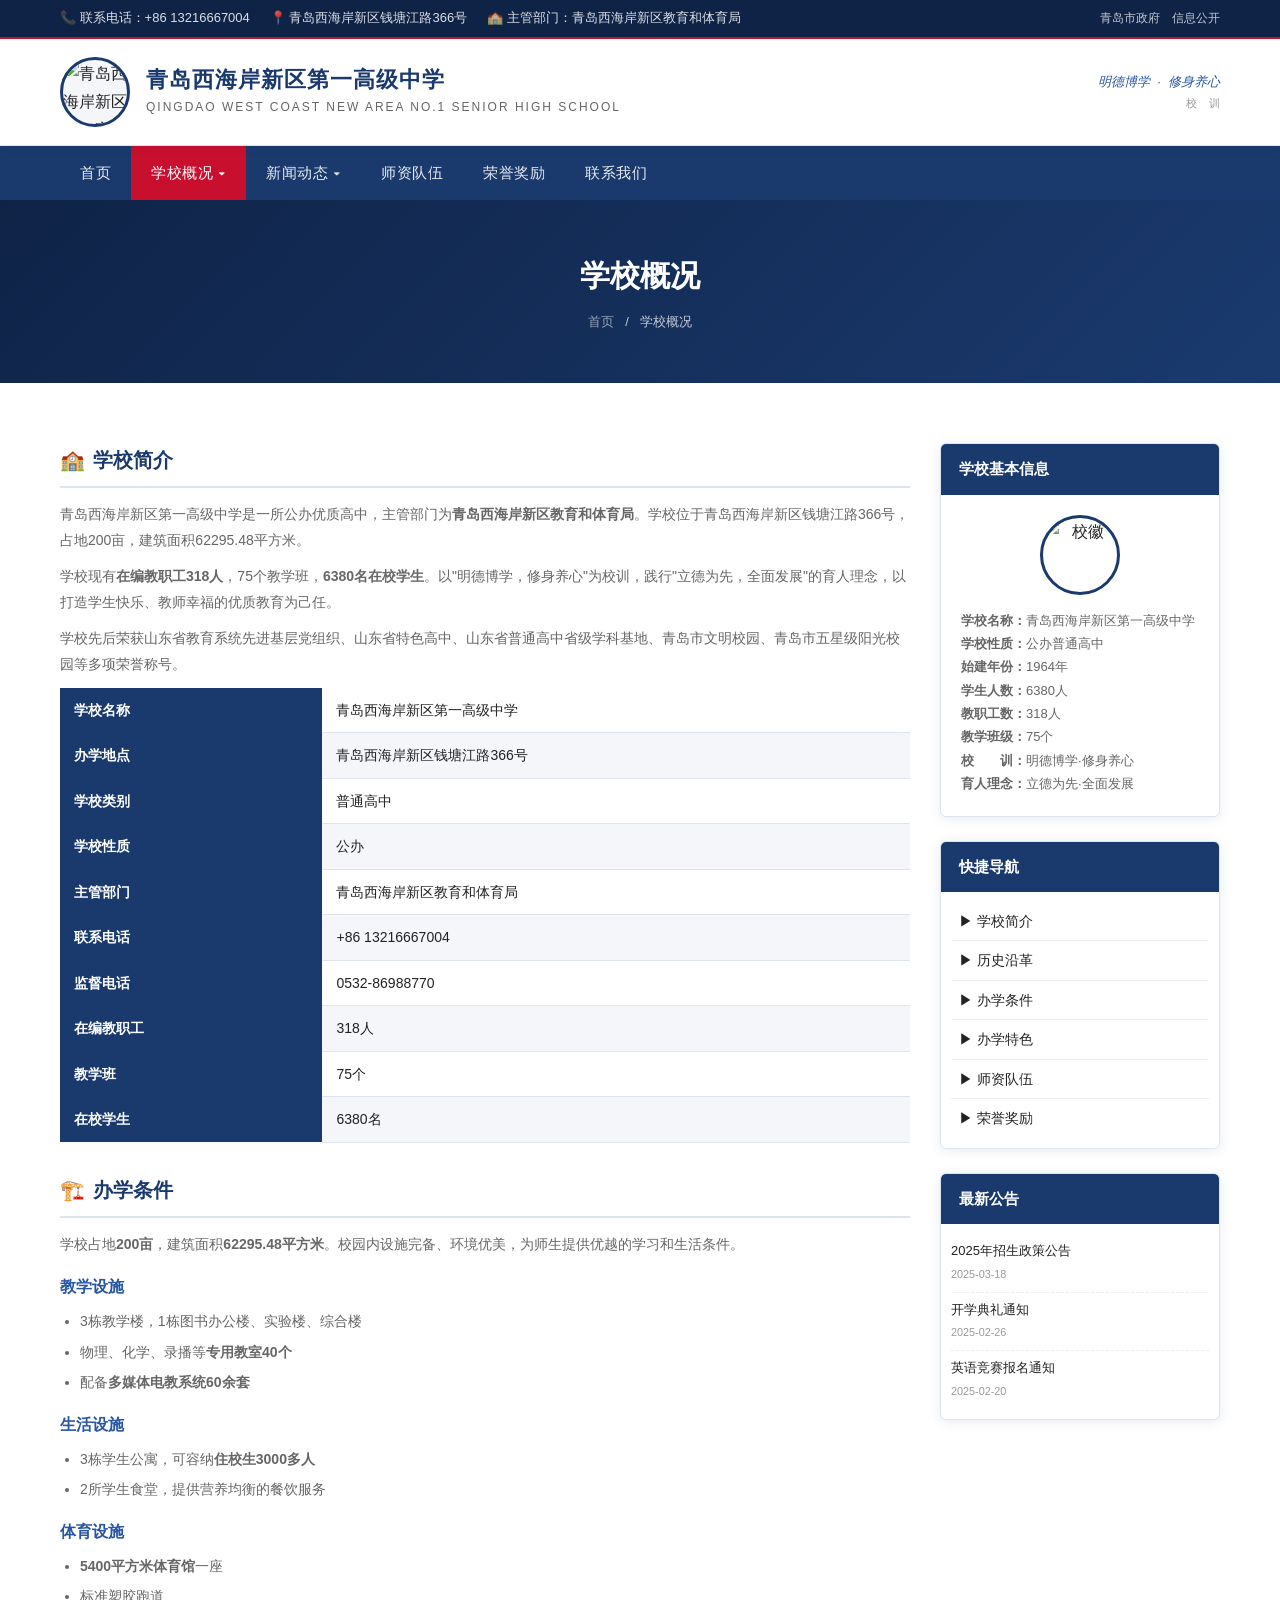
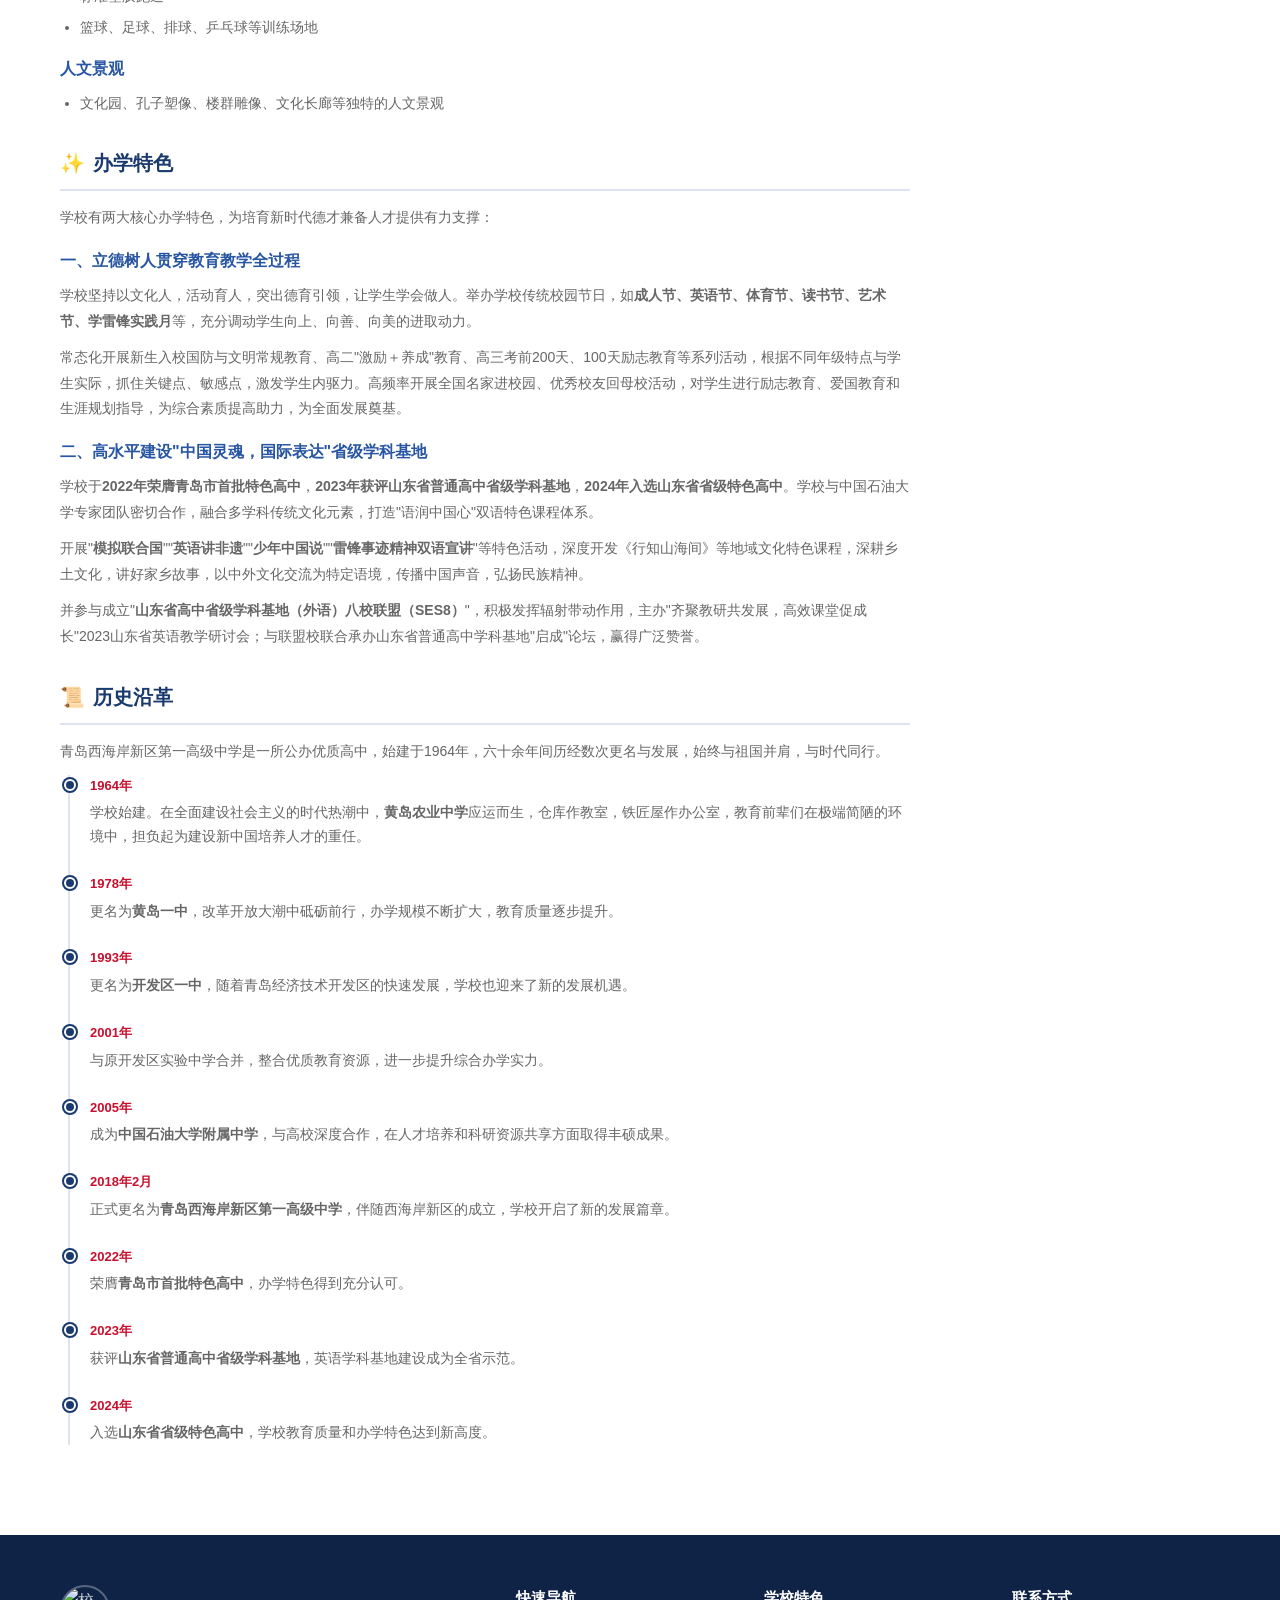
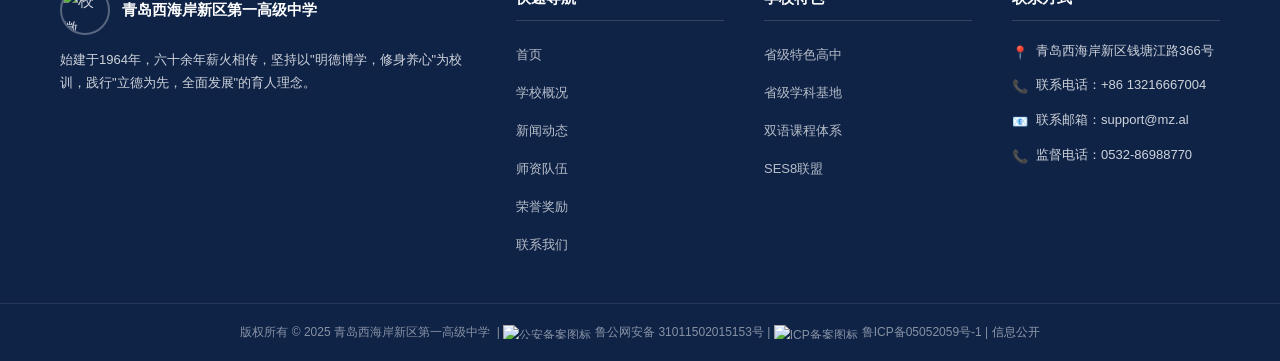
==== commit 5351b53d: "Fix teacher photos, filing number display, and footer alignment - Update 8 teacher photo src URLs in" ====
--- a/about.html
+++ b/about.html
@@ -300,8 +300,8 @@
     <div class="footer-bottom">
       <div class="container">
         版权所有 &copy; 2025 青岛西海岸新区第一高级中学 &nbsp;|&nbsp;
-        <a href="http://www.beian.gov.cn/portal/registerSystemInfo?recordcode=31011502015153" target="_blank" rel="noopener"><img src="https://www.shmtu.edu.cn/_upload/article/images/5d/91/35c46ee341d1832b32672d8053eb/43211c09-e20a-4bf6-9680-b012e1d07170.png" style="height:14px;vertical-align:middle;margin-right:4px;" alt="公安备案图标" />鲁公网安备 31011502015153号</a> &nbsp;|&nbsp;
-        <a href="https://beian.miit.gov.cn/" target="_blank" rel="noopener"><img src="https://dcs.conac.cn/image/nis/blue.png" style="height:14px;vertical-align:middle;margin-right:4px;" alt="ICP备案图标" />鲁ICP备05052059号-1</a> &nbsp;|&nbsp;
+        <span class="beian-item"><img src="https://www.shmtu.edu.cn/_upload/article/images/5d/91/35c46ee341d1832b32672d8053eb/43211c09-e20a-4bf6-9680-b012e1d07170.png" alt="公安备案图标" />鲁公网安备 31011502015153号</span> &nbsp;|&nbsp;
+        <span class="beian-item"><img src="https://dcs.conac.cn/image/nis/blue.png" alt="ICP备案图标" />鲁ICP备05052059号-1</span> &nbsp;|&nbsp;
         <a href="contact.html">信息公开</a>
       </div>
     </div>
--- a/css/style.css
+++ b/css/style.css
@@ -829,8 +829,20 @@
   font-size: 12px;
   color: rgba(255,255,255,0.5);
 }
+.footer-bottom .container {
+  display: flex;
+  align-items: center;
+  justify-content: center;
+  flex-wrap: wrap;
+}
 .footer-bottom a { color: rgba(255,255,255,0.55); }
 .footer-bottom a:hover { color: var(--accent); }
+.beian-item {
+  display: inline-flex;
+  align-items: center;
+  gap: 4px;
+}
+.beian-item img { height: 14px; }
 
 /* =========================================
    PAGE INNER LAYOUT
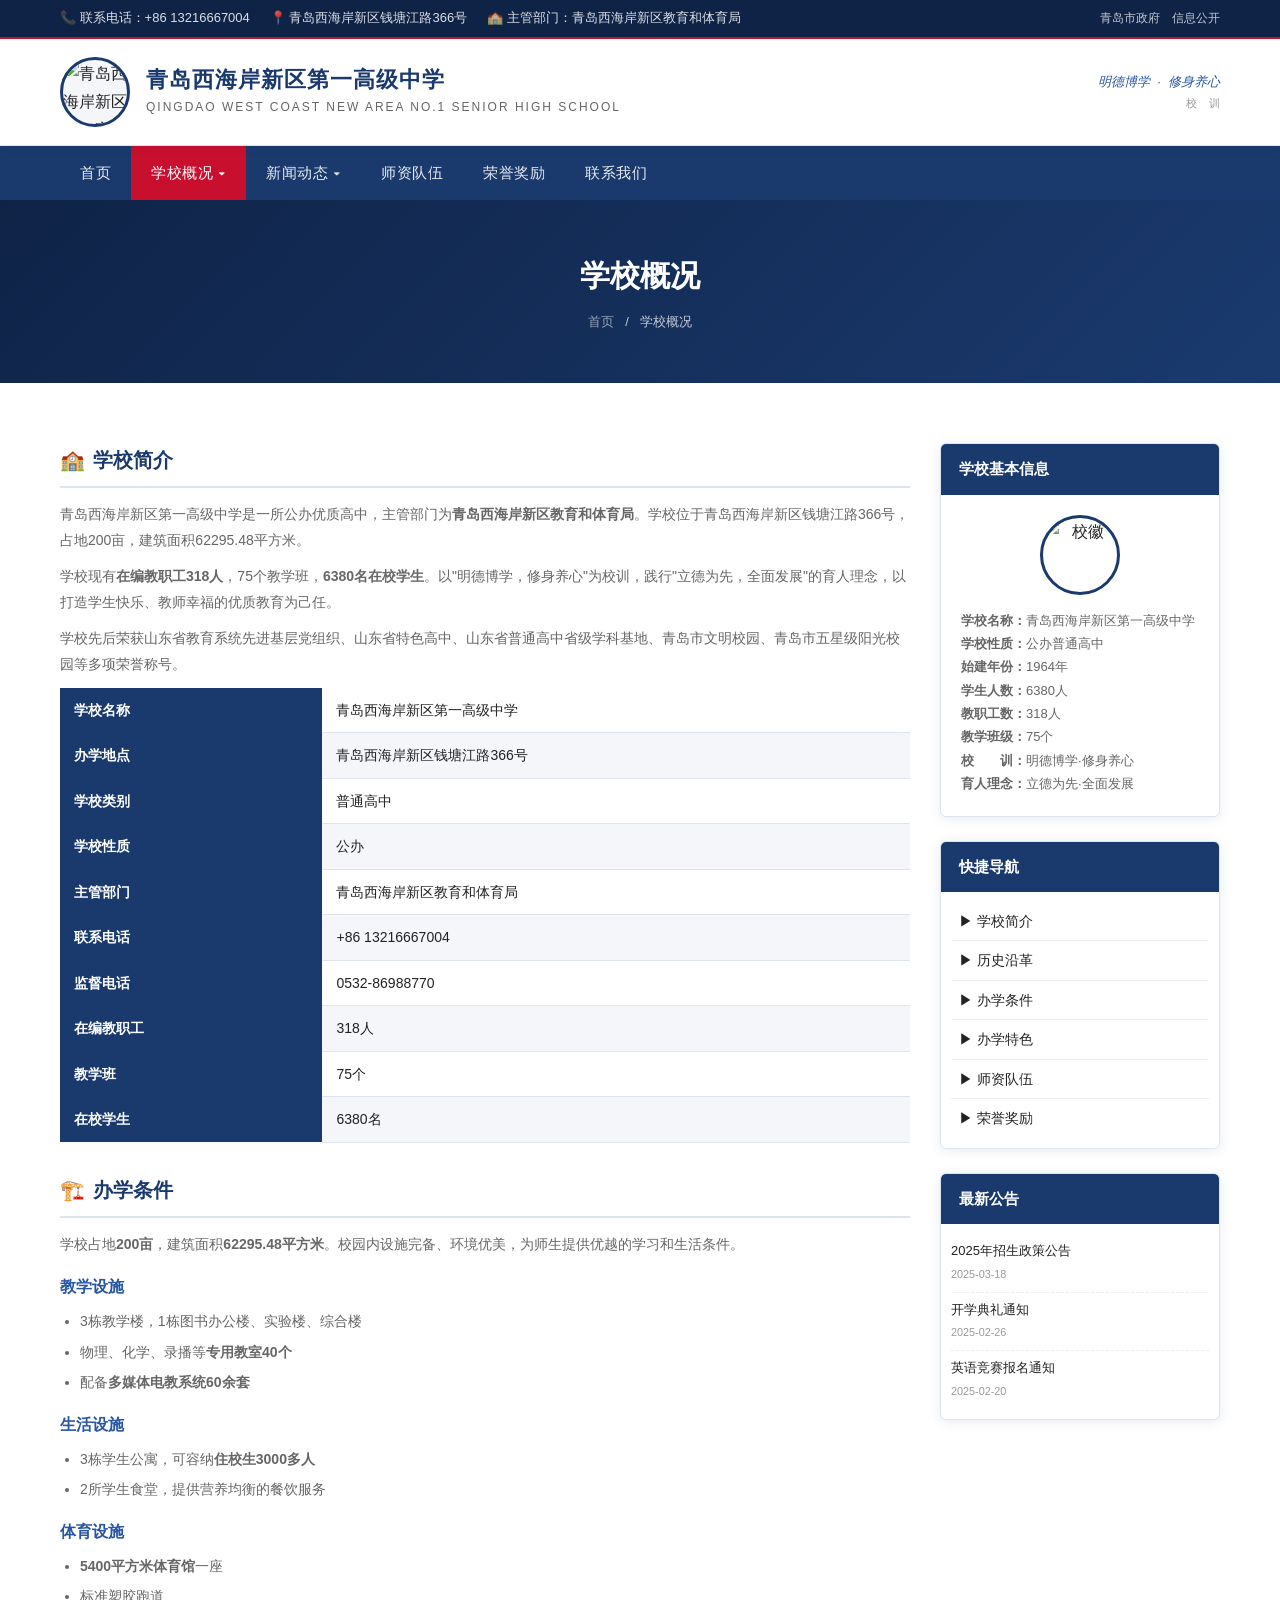
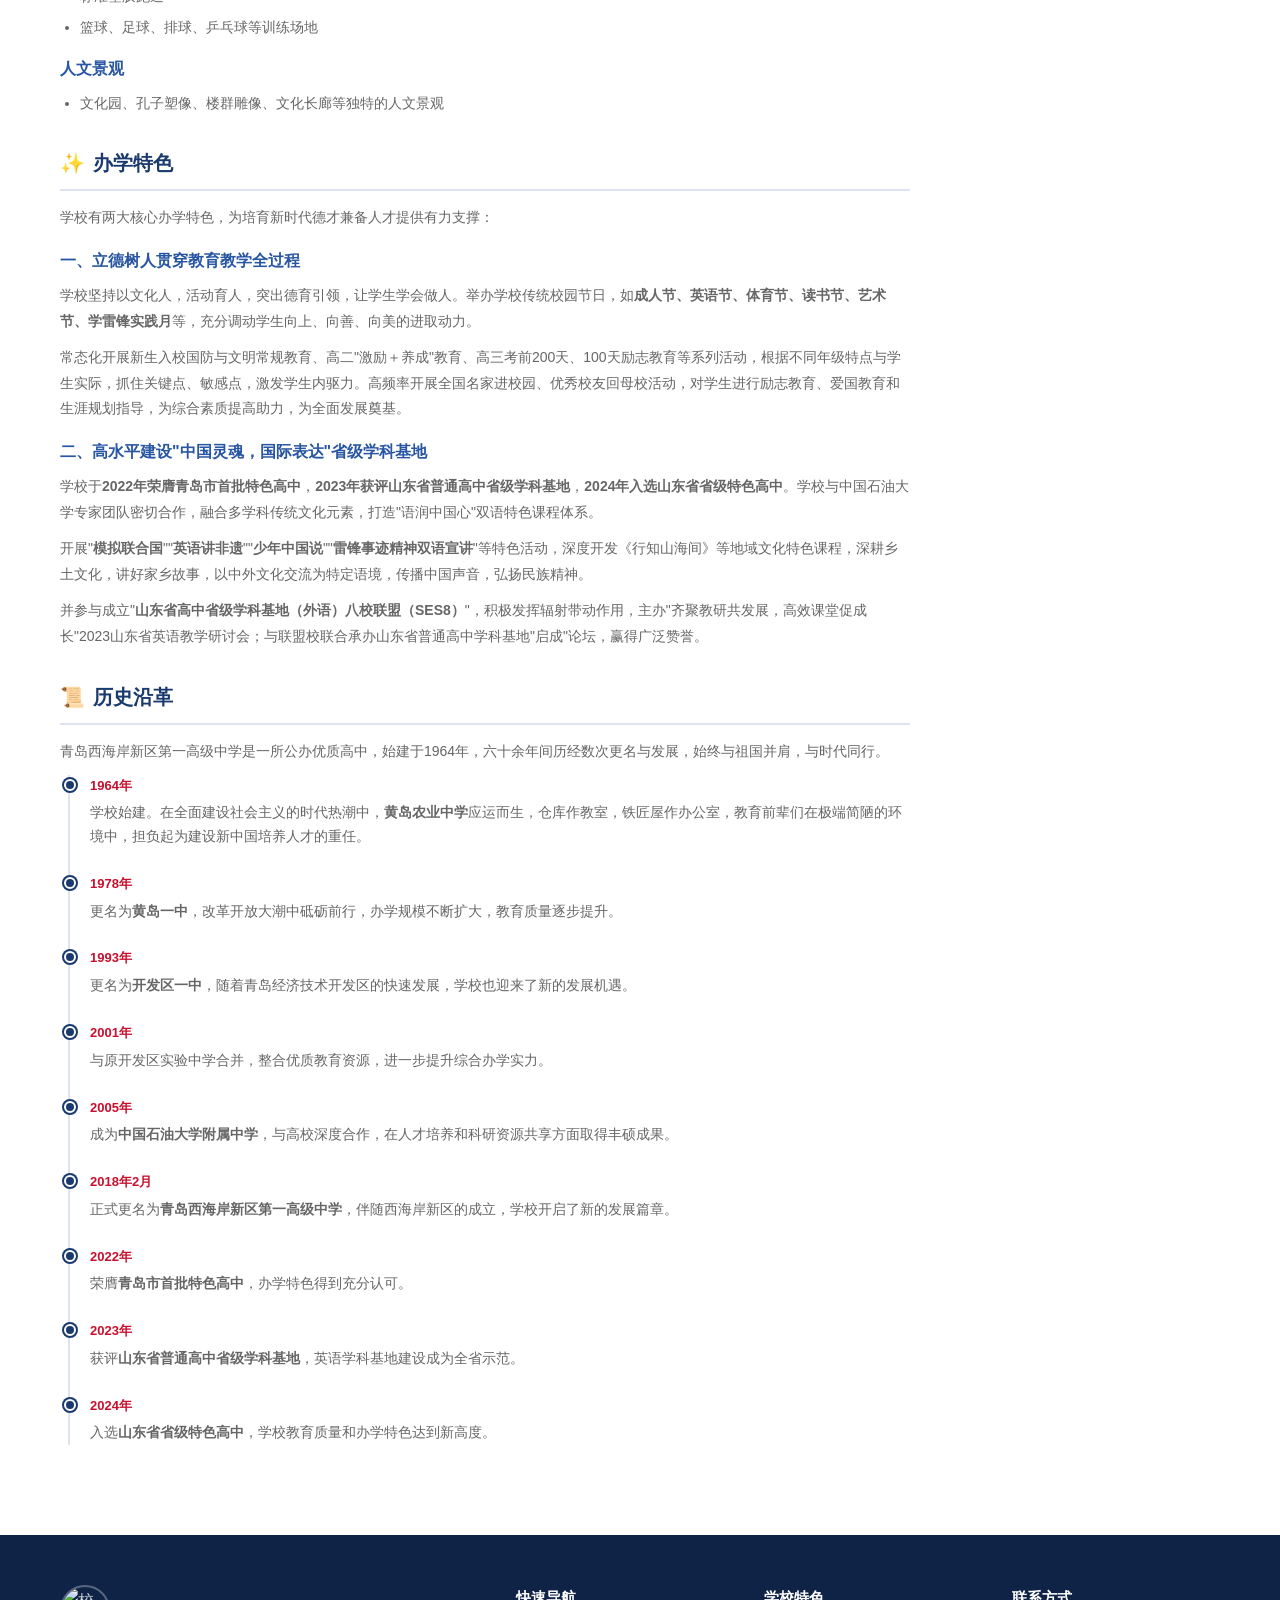
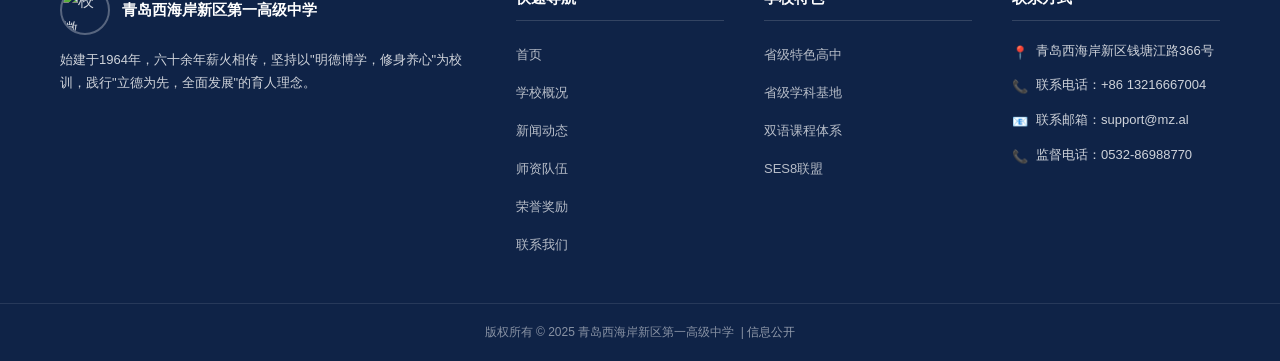
==== commit 00e233c4: "Update about.html" ====
--- a/about.html
+++ b/about.html
@@ -300,8 +300,6 @@
     <div class="footer-bottom">
       <div class="container">
         版权所有 &copy; 2025 青岛西海岸新区第一高级中学 &nbsp;|&nbsp;
-        <span class="beian-item"><img src="https://www.shmtu.edu.cn/_upload/article/images/5d/91/35c46ee341d1832b32672d8053eb/43211c09-e20a-4bf6-9680-b012e1d07170.png" alt="公安备案图标" />鲁公网安备 31011502015153号</span> &nbsp;|&nbsp;
-        <span class="beian-item"><img src="https://dcs.conac.cn/image/nis/blue.png" alt="ICP备案图标" />鲁ICP备05052059号-1</span> &nbsp;|&nbsp;
         <a href="contact.html">信息公开</a>
       </div>
     </div>
